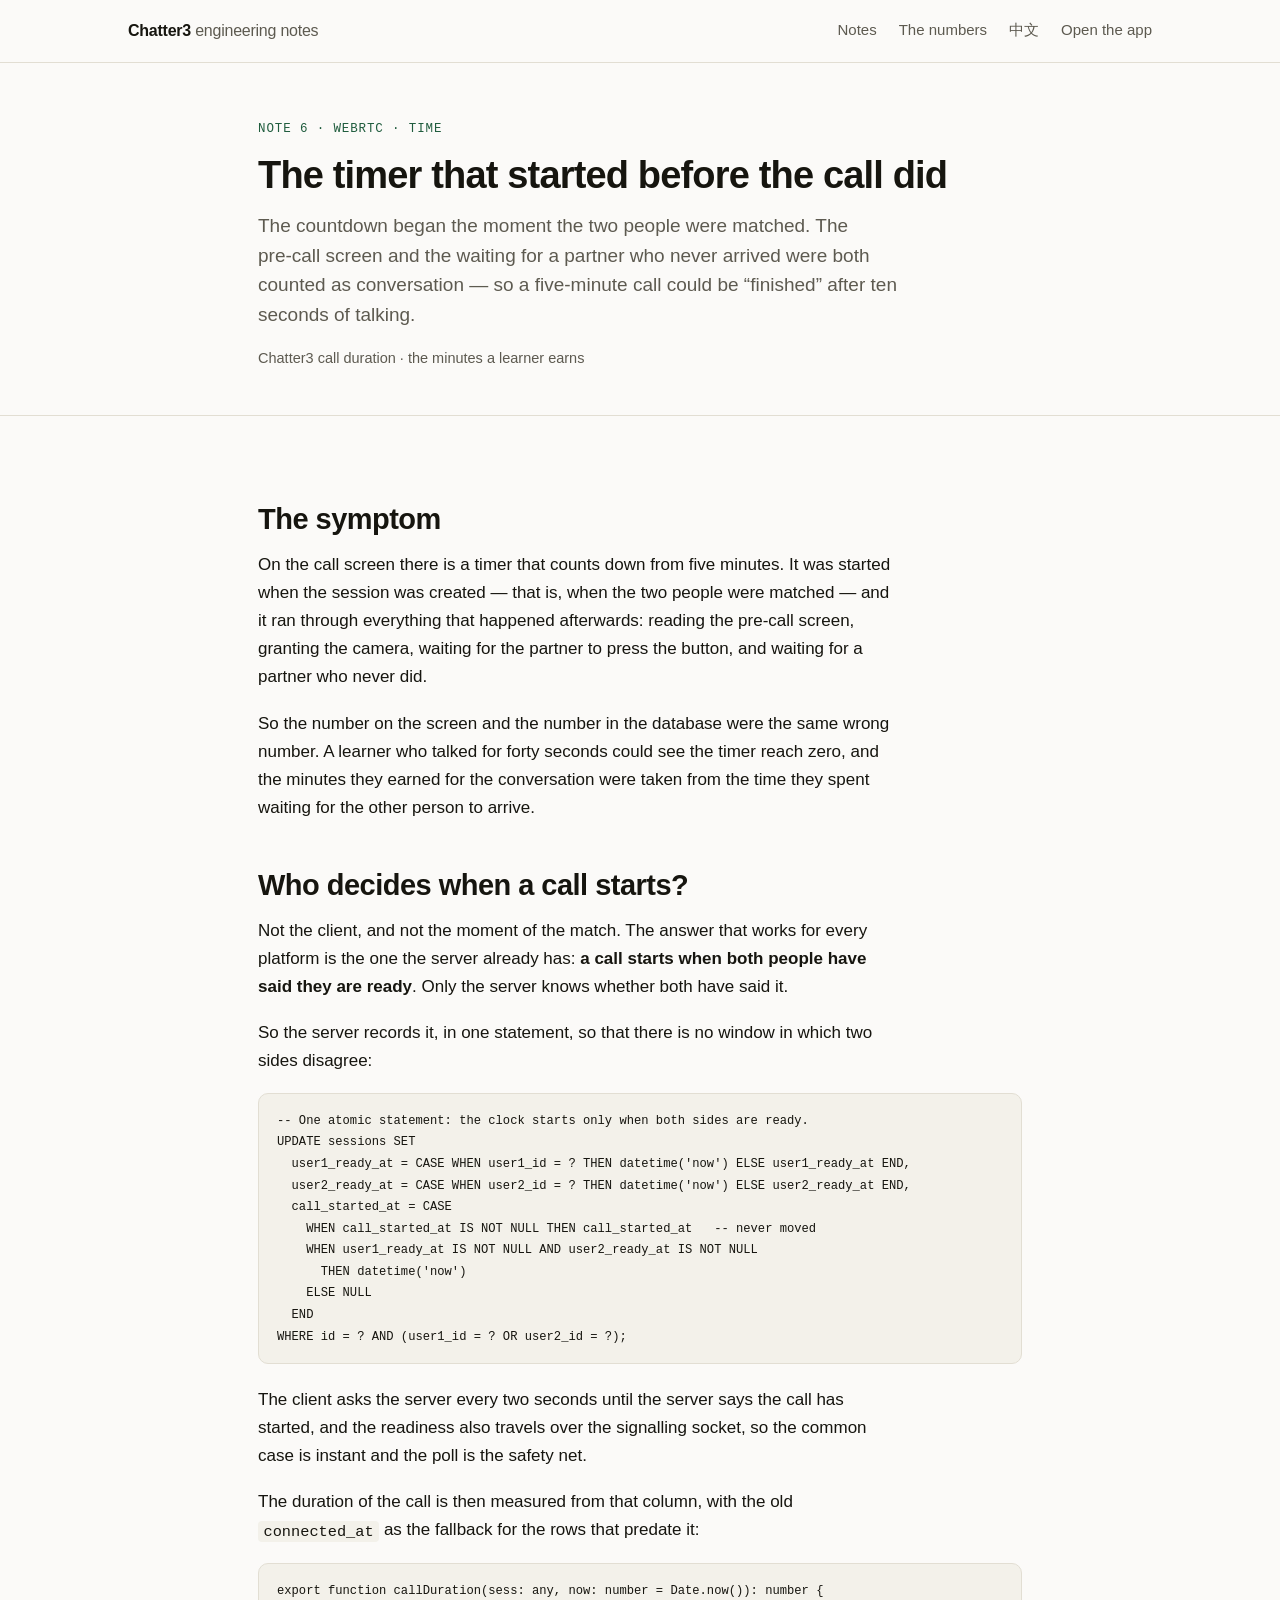
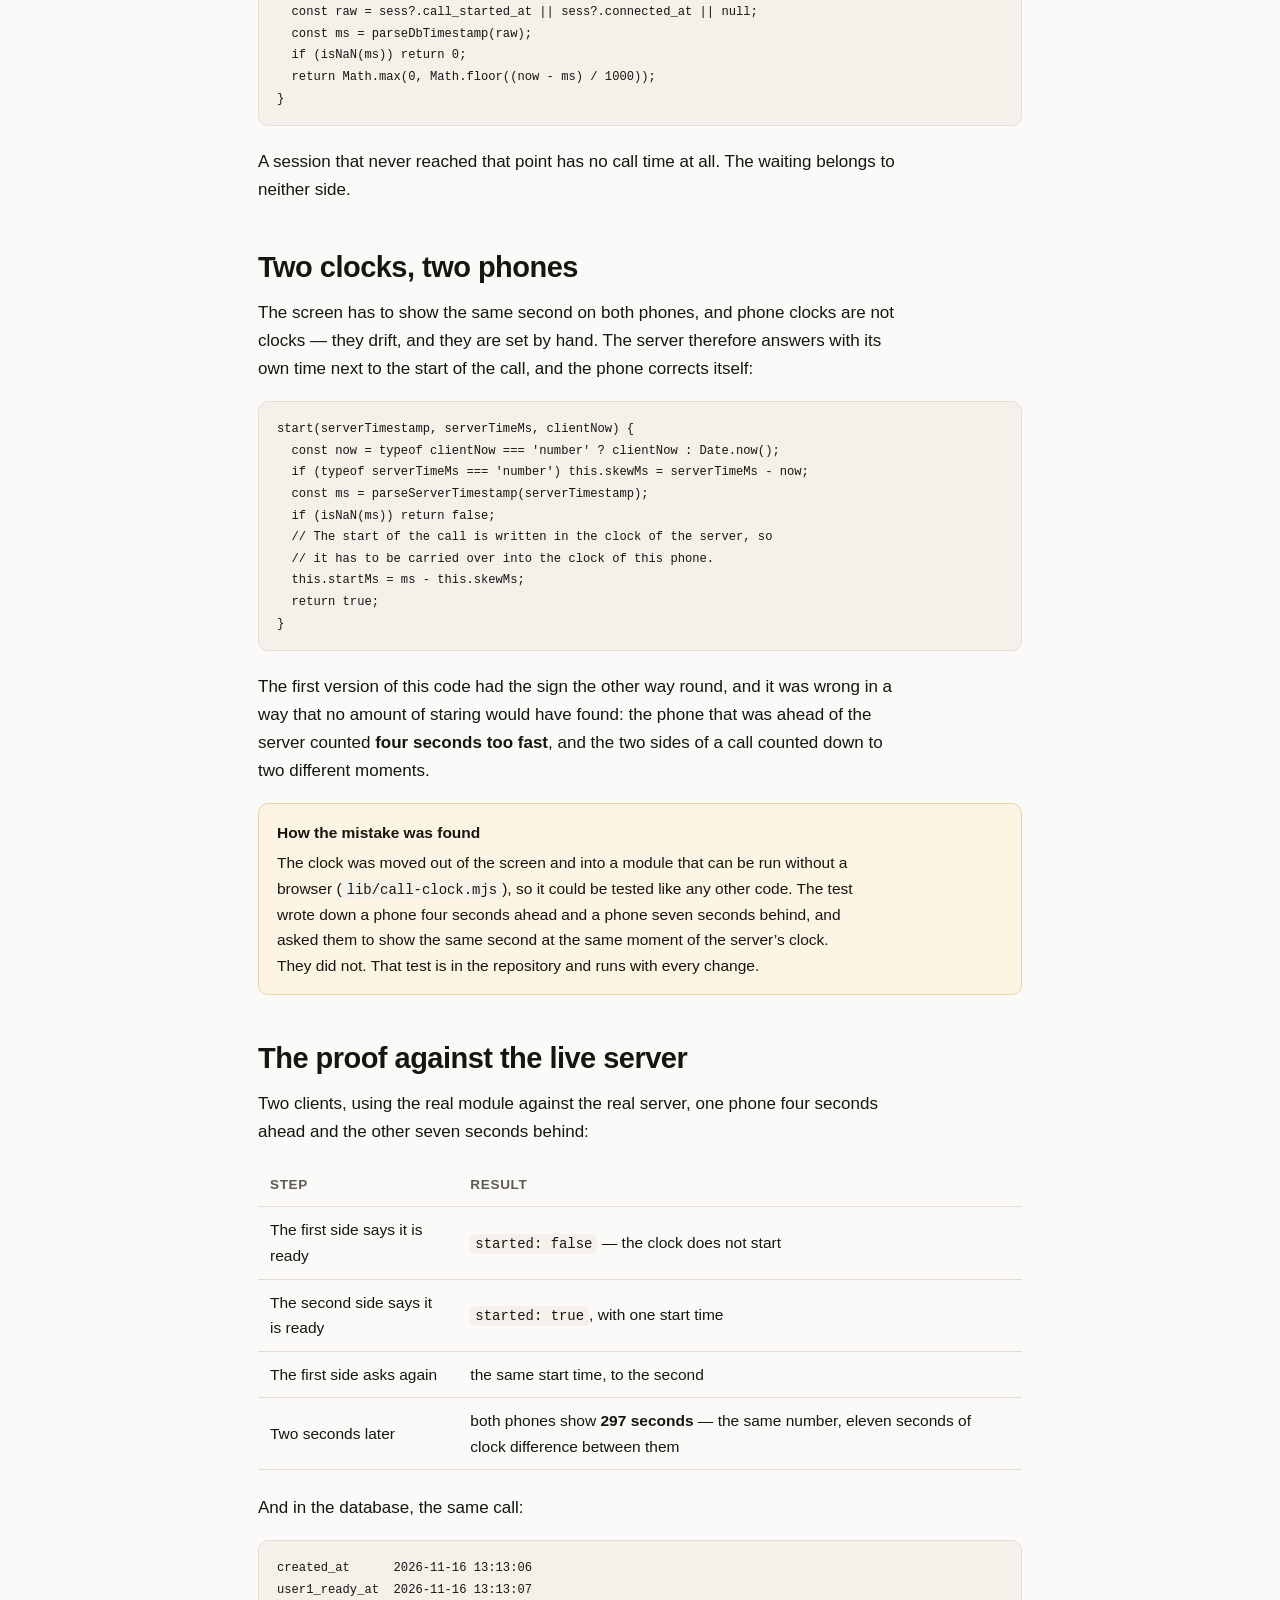
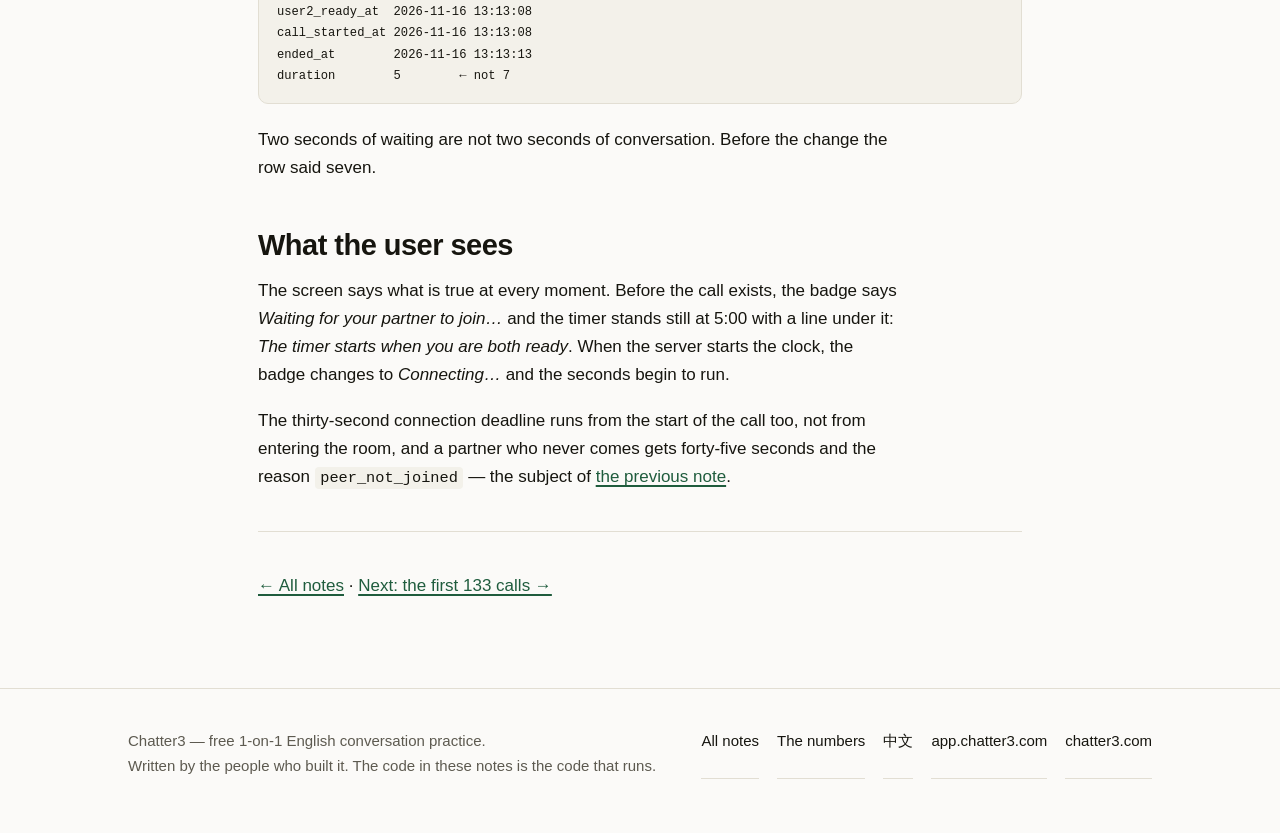
==== call-clock/index.html @ bf2b6c98 "Publish the engineering notes of Chatter3 The address https://chatter3-lab.github.io was in the allo" ====
<!doctype html>
<html lang="en" data-type="software" data-radius="soft" data-buttons="solid">
<head>
<meta charset="utf-8">
<meta name="viewport" content="width=device-width, initial-scale=1">
<title>The timer that started before the call did — Chatter3</title>
<meta name="description" content="A call countdown that began at the moment of the match counted the pre-call screen and the waiting as conversation. The fix: the server starts the clock when both sides are ready, and the two phones count down to the same second.">
<meta name="site-kind" content="software">
<meta name="page-type" content="software">
<link rel="canonical" href="https://chatter3-lab.github.io/call-clock/">
<meta property="og:title" content="The timer that started before the call did">
<meta property="og:description" content="Who decides when a call starts? The server, when both people are ready.">
<meta property="og:type" content="article">
<meta property="og:url" content="https://chatter3-lab.github.io/call-clock/">
<meta name="theme-color" content="#fbfaf8">
<link rel="stylesheet" href="/style.css">
<link rel="icon" href="/favicon.svg" type="image/svg+xml">
</head>
<body>
<a class="skip" href="#main">Skip to the text</a>

<header class="site-head">
  <div class="wrap">
    <a class="brand" href="/">Chatter3 <span>engineering notes</span></a>
    <nav class="nav">
      <a href="/#notes">Notes</a>
      <a href="/data/">The numbers</a>
      <a class="secondary" href="/zh/">中文</a>
      <a class="secondary" href="https://app.chatter3.com">Open the app</a>
    </nav>
  </div>
</header>

<main id="main">
  <div class="page-head">
    <div class="wrap wrap--narrow">
      <p class="kicker">Note 6 · WebRTC · Time</p>
      <h1>The timer that started before the call did</h1>
      <p class="lede">The countdown began the moment the two people were matched. The pre&#8209;call screen and the waiting for a partner who never arrived were both counted as conversation — so a five&#8209;minute call could be &#8220;finished&#8221; after ten seconds of talking.</p>
      <p class="meta">Chatter3 call duration · the minutes a learner earns</p>
    </div>
  </div>

  <article>
    <div class="wrap wrap--narrow">

      <h2>The symptom</h2>
      <p>On the call screen there is a timer that counts down from five minutes. It was started when the session was created — that is, when the two people were matched — and it ran through everything that happened afterwards: reading the pre&#8209;call screen, granting the camera, waiting for the partner to press the button, and waiting for a partner who never did.</p>
      <p>So the number on the screen and the number in the database were the same wrong number. A learner who talked for forty seconds could see the timer reach zero, and the minutes they earned for the conversation were taken from the time they spent waiting for the other person to arrive.</p>

      <h2>Who decides when a call starts?</h2>
      <p>Not the client, and not the moment of the match. The answer that works for every platform is the one the server already has: <strong>a call starts when both people have said they are ready</strong>. Only the server knows whether both have said it.</p>
      <p>So the server records it, in one statement, so that there is no window in which two sides disagree:</p>
      <pre><code>-- One atomic statement: the clock starts only when both sides are ready.
UPDATE sessions SET
  user1_ready_at = CASE WHEN user1_id = ? THEN datetime('now') ELSE user1_ready_at END,
  user2_ready_at = CASE WHEN user2_id = ? THEN datetime('now') ELSE user2_ready_at END,
  call_started_at = CASE
    WHEN call_started_at IS NOT NULL THEN call_started_at   -- never moved
    WHEN user1_ready_at IS NOT NULL AND user2_ready_at IS NOT NULL
      THEN datetime('now')
    ELSE NULL
  END
WHERE id = ? AND (user1_id = ? OR user2_id = ?);</code></pre>
      <p>The client asks the server every two seconds until the server says the call has started, and the readiness also travels over the signalling socket, so the common case is instant and the poll is the safety net.</p>
      <p>The duration of the call is then measured from that column, with the old <code>connected_at</code> as the fallback for the rows that predate it:</p>
      <pre><code>export function callDuration(sess: any, now: number = Date.now()): number {
  const raw = sess?.call_started_at || sess?.connected_at || null;
  const ms = parseDbTimestamp(raw);
  if (isNaN(ms)) return 0;
  return Math.max(0, Math.floor((now - ms) / 1000));
}</code></pre>
      <p>A session that never reached that point has no call time at all. The waiting belongs to neither side.</p>

      <h2>Two clocks, two phones</h2>
      <p>The screen has to show the same second on both phones, and phone clocks are not clocks — they drift, and they are set by hand. The server therefore answers with its own time next to the start of the call, and the phone corrects itself:</p>
      <pre><code>start(serverTimestamp, serverTimeMs, clientNow) {
  const now = typeof clientNow === 'number' ? clientNow : Date.now();
  if (typeof serverTimeMs === 'number') this.skewMs = serverTimeMs - now;
  const ms = parseServerTimestamp(serverTimestamp);
  if (isNaN(ms)) return false;
  // The start of the call is written in the clock of the server, so
  // it has to be carried over into the clock of this phone.
  this.startMs = ms - this.skewMs;
  return true;
}</code></pre>
      <p>The first version of this code had the sign the other way round, and it was wrong in a way that no amount of staring would have found: the phone that was ahead of the server counted <strong>four seconds too fast</strong>, and the two sides of a call counted down to two different moments.</p>

      <div class="callout">
        <b>How the mistake was found</b>
        <p>The clock was moved out of the screen and into a module that can be run without a browser (<code>lib/call-clock.mjs</code>), so it could be tested like any other code. The test wrote down a phone four seconds ahead and a phone seven seconds behind, and asked them to show the same second at the same moment of the server&#8217;s clock. They did not. That test is in the repository and runs with every change.</p>
      </div>

      <h2>The proof against the live server</h2>
      <p>Two clients, using the real module against the real server, one phone four seconds ahead and the other seven seconds behind:</p>
      <table>
        <thead><tr><th>Step</th><th>Result</th></tr></thead>
        <tbody>
          <tr><td>The first side says it is ready</td><td><code>started: false</code> — the clock does not start</td></tr>
          <tr><td>The second side says it is ready</td><td><code>started: true</code>, with one start time</td></tr>
          <tr><td>The first side asks again</td><td>the same start time, to the second</td></tr>
          <tr><td>Two seconds later</td><td>both phones show <strong>297 seconds</strong> — the same number, eleven seconds of clock difference between them</td></tr>
        </tbody>
      </table>
      <p>And in the database, the same call:</p>
      <pre><code>created_at      2026-11-16 13:13:06
user1_ready_at  2026-11-16 13:13:07
user2_ready_at  2026-11-16 13:13:08
call_started_at 2026-11-16 13:13:08
ended_at        2026-11-16 13:13:13
duration        5        ← not 7</code></pre>
      <p>Two seconds of waiting are not two seconds of conversation. Before the change the row said seven.</p>

      <h2>What the user sees</h2>
      <p>The screen says what is true at every moment. Before the call exists, the badge says <em>Waiting for your partner to join…</em> and the timer stands still at 5:00 with a line under it: <em>The timer starts when you are both ready</em>. When the server starts the clock, the badge changes to <em>Connecting…</em> and the seconds begin to run.</p>
      <p>The thirty&#8209;second connection deadline runs from the start of the call too, not from entering the room, and a partner who never comes gets forty&#8209;five seconds and the reason <code>peer_not_joined</code> — the subject of <a href="/peer-not-joined/">the previous note</a>.</p>

      <hr>
      <p><a href="/">← All notes</a> · <a href="/data/">Next: the first 133 calls →</a></p>
    </div>
  </article>
</main>

<footer class="site-foot">
  <div class="wrap">
    <div>
      Chatter3 — free 1-on-1 English conversation practice.<br>
      Written by the people who built it. The code in these notes is the code that runs.
    </div>
    <div class="foot-links">
      <a href="/">All notes</a>
      <a href="/data/">The numbers</a>
      <a href="/zh/">中文</a>
      <a href="https://app.chatter3.com">app.chatter3.com</a>
      <a href="https://chatter3.com">chatter3.com</a>
    </div>
  </div>
</footer>
</body>
</html>
---- style.css ----
/* Chatter3 engineering notes — one stylesheet for every page.
   No external fonts, no CDN, no analytics: the notes have to be readable
   from a phone in mainland China, where Google Fonts is not reachable. */

:root {
  --bg: #fbfaf8;
  --ink: #16150f;
  --muted: #5d5a50;
  --line: #e2ded3;
  --surface: #ffffff;
  --code-bg: #f3f1ea;
  --accent: #1f5c3d;
  --accent-ink: #ffffff;
  --warn-bg: #fdf4e3;
  --warn-line: #e8d4a4;
  --radius: 10px;
  --wrap: 1080px;
  --measure: 68ch;
  --mono: ui-monospace, SFMono-Regular, "SF Mono", Menlo, Consolas, "Liberation Mono", monospace;
  --sans: -apple-system, BlinkMacSystemFont, "Segoe UI", Roboto, "Helvetica Neue", Arial,
    "Noto Sans SC", "PingFang SC", "Microsoft YaHei", sans-serif;
}

* { box-sizing: border-box; }

html { -webkit-text-size-adjust: 100%; scroll-behavior: smooth; }

body {
  margin: 0;
  background: var(--bg);
  color: var(--ink);
  font-family: var(--sans);
  font-size: 17px;
  line-height: 1.65;
  text-rendering: optimizeLegibility;
}

.wrap { max-width: var(--wrap); margin: 0 auto; padding: 0 28px; }
.wrap--narrow { max-width: 820px; }

/* ---------------------------------------------------------------- nav */
.site-head {
  border-bottom: 1px solid var(--line);
  background: rgba(251, 250, 248, 0.92);
  position: sticky;
  top: 0;
  z-index: 10;
  backdrop-filter: saturate(1.4) blur(8px);
}
.site-head .wrap {
  display: flex;
  align-items: center;
  justify-content: space-between;
  gap: 24px;
  min-height: 62px;
}
.brand {
  font-weight: 680;
  letter-spacing: -0.015em;
  text-decoration: none;
  color: var(--ink);
  font-size: 16px;
  white-space: nowrap;
}
.brand span { color: var(--muted); font-weight: 500; }
.nav { display: flex; gap: 22px; align-items: center; }
.nav a {
  color: var(--muted);
  text-decoration: none;
  font-size: 15px;
  padding: 4px 0;
  border-bottom: 1.5px solid transparent;
  transition: color 0.18s ease, border-color 0.18s ease;
}
.nav a:hover { color: var(--ink); border-bottom-color: var(--accent); }
@media (max-width: 720px) { .nav a.secondary { display: none; } }

/* --------------------------------------------------------------- hero */
.hero { padding: 84px 0 72px; border-bottom: 1px solid var(--line); }
.hero h1 {
  margin: 0 0 18px;
  font-size: clamp(34px, 5.2vw, 56px);
  line-height: 1.08;
  letter-spacing: -0.028em;
  font-weight: 680;
  max-width: 19ch;
}
.hero p.lede {
  margin: 0 0 30px;
  font-size: clamp(18px, 2.2vw, 21px);
  line-height: 1.55;
  color: var(--muted);
  max-width: 58ch;
}
.hero .meta { display: flex; flex-wrap: wrap; gap: 10px 26px; color: var(--muted); font-size: 15px; }
.hero .meta b { color: var(--ink); font-weight: 600; }

[data-enter] { opacity: 0; transform: translateY(12px); }
[data-enter].in { opacity: 1; transform: none; transition: opacity 0.55s ease, transform 0.55s ease; }

/* ------------------------------------------------------------ buttons */
.btn {
  display: inline-flex;
  align-items: center;
  gap: 8px;
  background: var(--accent);
  color: var(--accent-ink);
  text-decoration: none;
  font-weight: 600;
  font-size: 16px;
  padding: 13px 22px;
  border-radius: var(--radius);
  border: 1px solid var(--accent);
  transition: transform 0.16s ease, box-shadow 0.16s ease, background 0.16s ease;
}
.btn:hover { transform: translateY(-2px); box-shadow: 0 8px 20px -10px rgba(31, 92, 61, 0.7); }
.btn:active { transform: translateY(0); }
.btn--quiet { background: transparent; color: var(--ink); border-color: var(--line); }
.btn--quiet:hover { border-color: var(--accent); box-shadow: none; }

/* -------------------------------------------------------------- notes */
.notes { padding: 64px 0 40px; }
.notes > .wrap > h2, .page-head h1 { margin: 0 0 8px; font-size: clamp(28px, 3.6vw, 38px); letter-spacing: -0.022em; line-height: 1.15; font-weight: 660; }
.section-note { margin: 0 0 34px; color: var(--muted); max-width: 62ch; }
.note-grid { display: grid; grid-template-columns: repeat(2, 1fr); gap: 18px; }
@media (max-width: 720px) { .note-grid { grid-template-columns: 1fr; } }

.note-card {
  display: block;
  background: var(--surface);
  border: 1px solid var(--line);
  border-radius: var(--radius);
  padding: 24px 24px 22px;
  text-decoration: none;
  color: inherit;
  transition: transform 0.18s ease, border-color 0.18s ease, box-shadow 0.18s ease;
}
.note-card:hover { transform: translateY(-2px); border-color: #cfc9ba; box-shadow: 0 12px 28px -20px rgba(22, 21, 15, 0.5); }
.note-card--wide { grid-column: 1 / -1; }
.note-card .kicker {
  font-family: var(--mono);
  font-size: 12.5px;
  letter-spacing: 0.06em;
  text-transform: uppercase;
  color: var(--accent);
  margin: 0 0 9px;
}
.note-card h3 { margin: 0 0 8px; font-size: 21px; line-height: 1.25; letter-spacing: -0.015em; font-weight: 640; }
.note-card p { margin: 0; color: var(--muted); font-size: 15.5px; line-height: 1.55; }

/* ------------------------------------------------------------- article */
.page-head { padding: 56px 0 30px; border-bottom: 1px solid var(--line); }
.page-head .kicker {
  font-family: var(--mono);
  font-size: 12.5px;
  letter-spacing: 0.07em;
  text-transform: uppercase;
  color: var(--accent);
  margin: 0 0 14px;
}
.page-head .lede { margin: 14px 0 0; font-size: 19px; line-height: 1.55; color: var(--muted); max-width: 62ch; }
.page-head .meta { margin-top: 18px; color: var(--muted); font-size: 14.5px; }

article { padding: 40px 0 70px; }
article h2 {
  margin: 46px 0 14px;
  font-size: clamp(23px, 2.6vw, 29px);
  letter-spacing: -0.018em;
  line-height: 1.2;
  font-weight: 650;
}
article h3 { margin: 32px 0 10px; font-size: 19px; font-weight: 640; letter-spacing: -0.01em; }
article p, article ul, article ol { max-width: var(--measure); }
article p { margin: 0 0 18px; }
article ul, article ol { margin: 0 0 20px; padding-left: 22px; }
article li { margin-bottom: 8px; }
article a { color: var(--accent); text-underline-offset: 3px; text-decoration-thickness: 1.5px; }
article a:hover { text-decoration-color: var(--ink); }
article strong { font-weight: 640; }
article hr { border: 0; border-top: 1px solid var(--line); margin: 40px 0; }

pre {
  background: var(--code-bg);
  border: 1px solid var(--line);
  border-radius: var(--radius);
  padding: 16px 18px;
  overflow-x: auto;
  font-family: var(--mono);
  font-size: 13.5px;
  line-height: 1.6;
  margin: 0 0 22px;
  max-width: 100%;
}
pre code { font-family: inherit; }
code {
  font-family: var(--mono);
  font-size: 0.9em;
  background: var(--code-bg);
  padding: 0.12em 0.36em;
  border-radius: 4px;
}
pre code { background: none; padding: 0; }

blockquote {
  margin: 0 0 22px;
  padding: 14px 18px;
  border-left: 3px solid var(--accent);
  background: var(--warn-bg);
  border-radius: 0 var(--radius) var(--radius) 0;
  color: #4a4536;
  font-size: 16px;
}
blockquote p:last-child { margin-bottom: 0; }

.callout {
  border: 1px solid var(--warn-line);
  background: var(--warn-bg);
  border-radius: var(--radius);
  padding: 16px 18px;
  margin: 0 0 22px;
  font-size: 15.5px;
}
.callout p:last-child { margin-bottom: 0; }
.callout b { display: block; margin-bottom: 4px; }

table { width: 100%; border-collapse: collapse; margin: 0 0 24px; font-size: 15.5px; }
th, td { text-align: left; padding: 10px 12px; border-bottom: 1px solid var(--line); }
th { font-weight: 640; font-size: 13.5px; text-transform: uppercase; letter-spacing: 0.05em; color: var(--muted); }
td.num, th.num { text-align: right; font-variant-numeric: tabular-nums; font-family: var(--mono); }

figure { margin: 0 0 26px; }
figcaption { font-size: 14px; color: var(--muted); margin-top: 8px; }

/* -------------------------------------------------------------- table */
.stats { display: grid; grid-template-columns: repeat(4, 1fr); gap: 14px; margin: 0 0 34px; }
@media (max-width: 820px) { .stats { grid-template-columns: repeat(2, 1fr); } }
@media (max-width: 420px) { .stats { grid-template-columns: 1fr; } }
.stat {
  background: var(--surface);
  border: 1px solid var(--line);
  border-radius: var(--radius);
  padding: 18px 18px 16px;
}
.stat .v { font-size: 30px; font-weight: 660; letter-spacing: -0.02em; line-height: 1.1; font-variant-numeric: tabular-nums; }
.stat .k { font-size: 13.5px; color: var(--muted); margin-top: 6px; line-height: 1.4; }

/* ------------------------------------------------------------- footer */
.site-foot { border-top: 1px solid var(--line); padding: 40px 0 54px; color: var(--muted); font-size: 15px; }
.site-foot .wrap { display: flex; flex-wrap: wrap; gap: 16px 40px; justify-content: space-between; }
.site-foot a { color: var(--ink); text-decoration: none; border-bottom: 1px solid var(--line); }
.site-foot a:hover { border-bottom-color: var(--accent); color: var(--accent); }
.foot-links { display: flex; flex-wrap: wrap; gap: 18px; }

.skip {
  position: absolute;
  left: -9999px;
  top: 0;
  background: var(--ink);
  color: #fff;
  padding: 10px 16px;
  z-index: 50;
  border-radius: 0 0 var(--radius) 0;
}
.skip:focus { left: 0; }

:focus-visible { outline: 2px solid var(--accent); outline-offset: 2px; }

@media (prefers-reduced-motion: reduce) {
  * { animation-duration: 0.001ms !important; transition-duration: 0.001ms !important; }
  [data-enter] { opacity: 1; transform: none; }
}
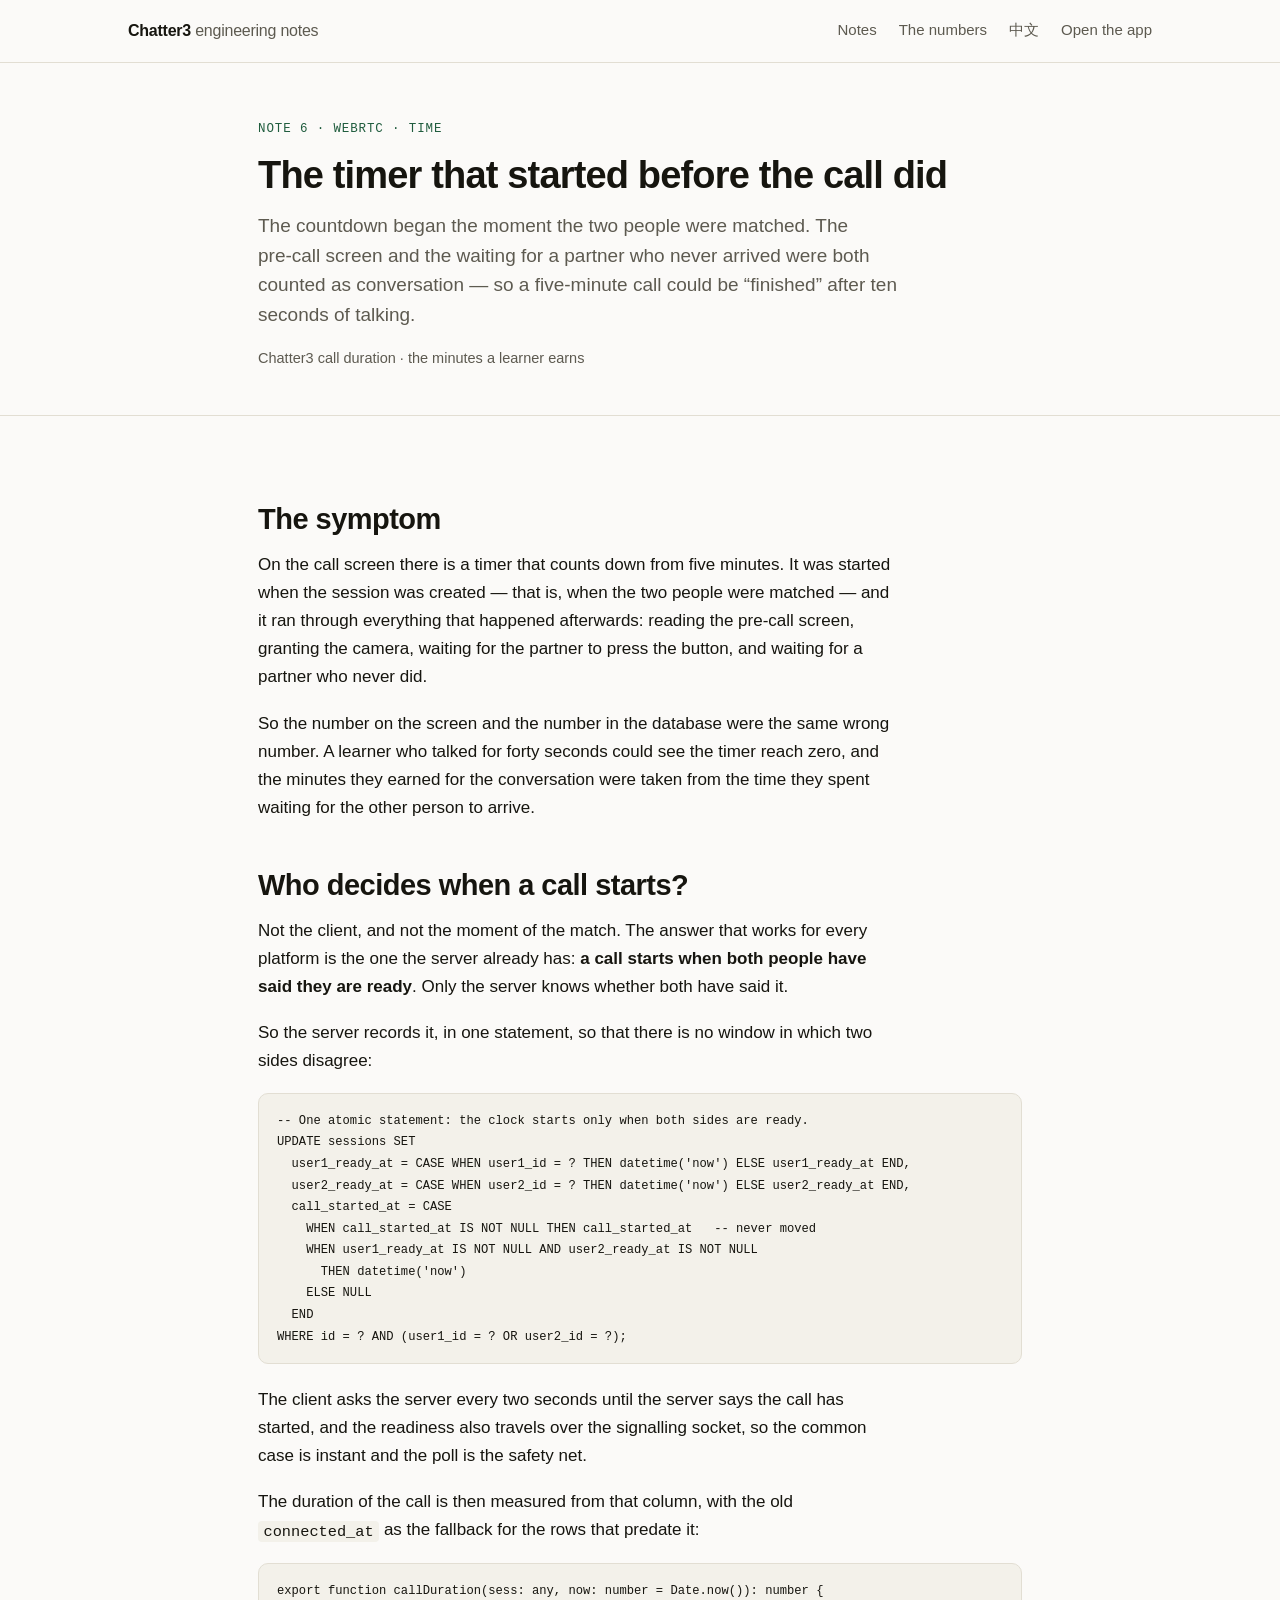
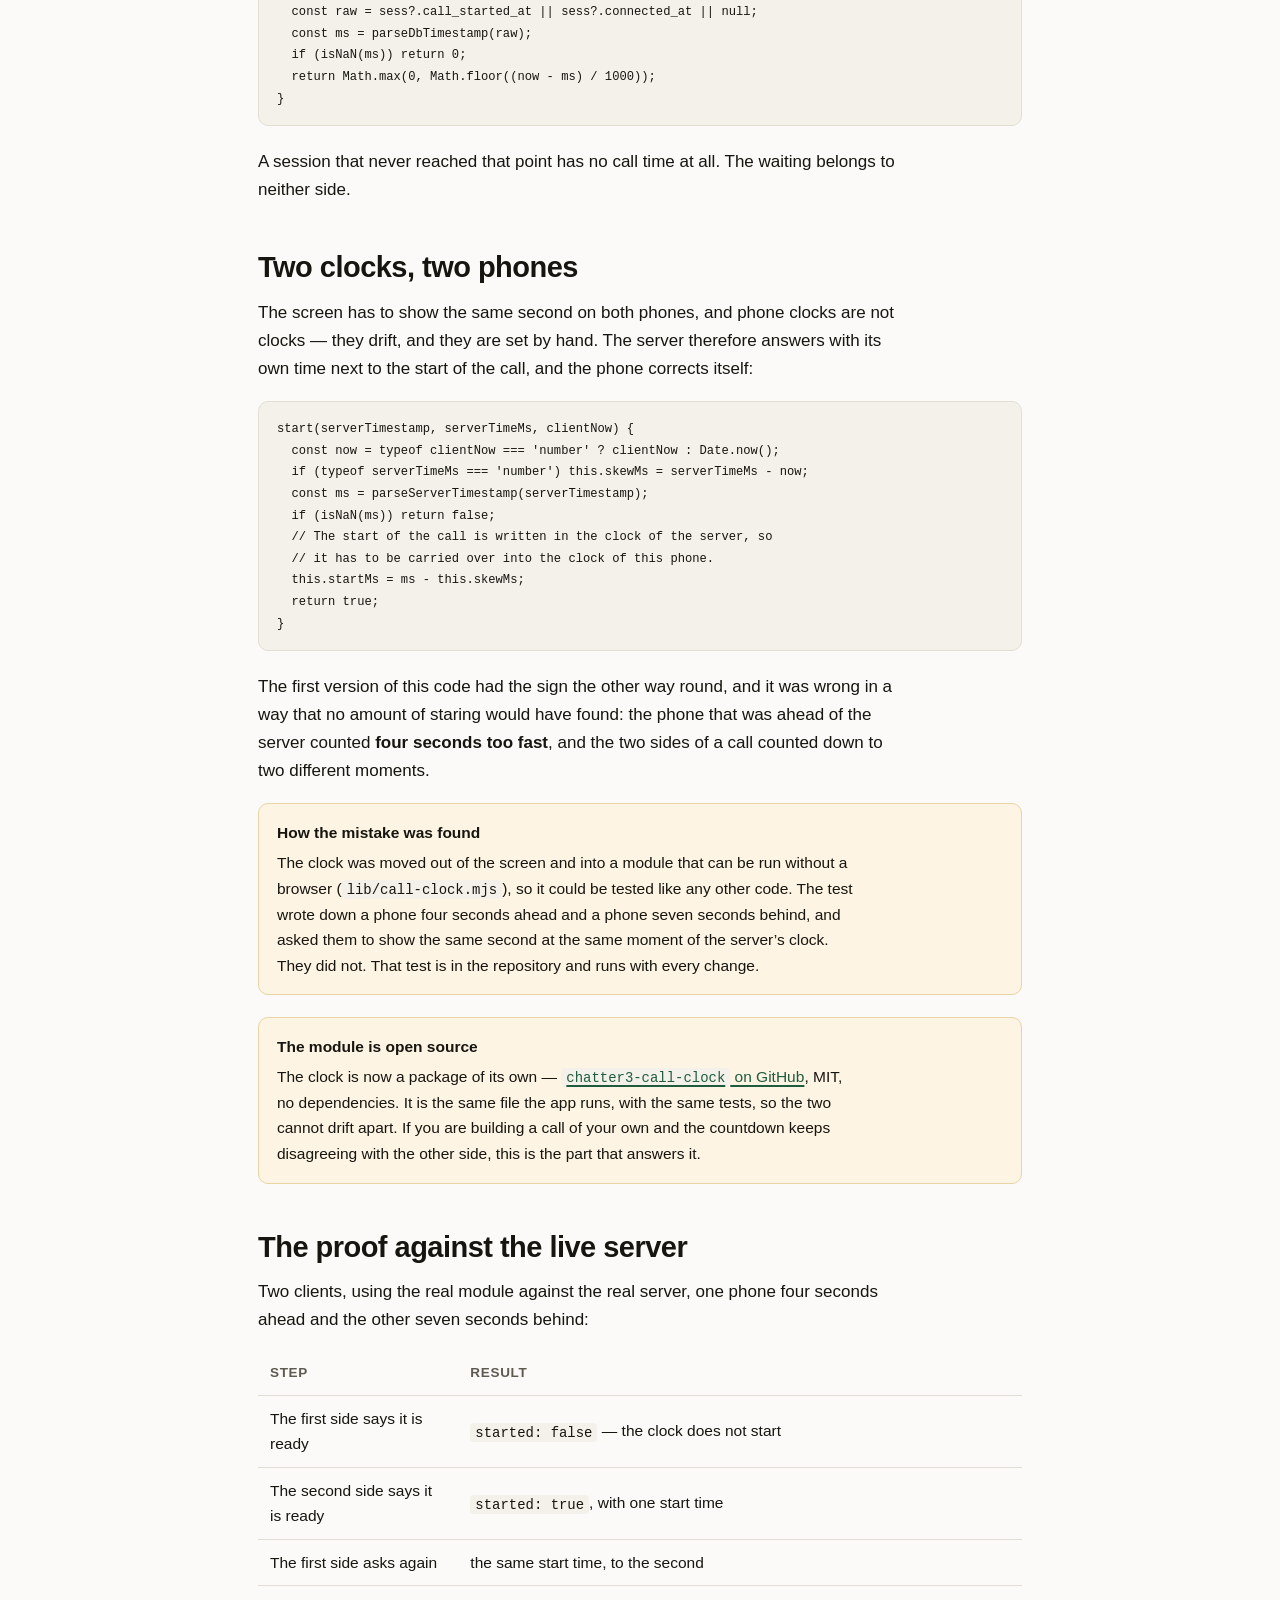
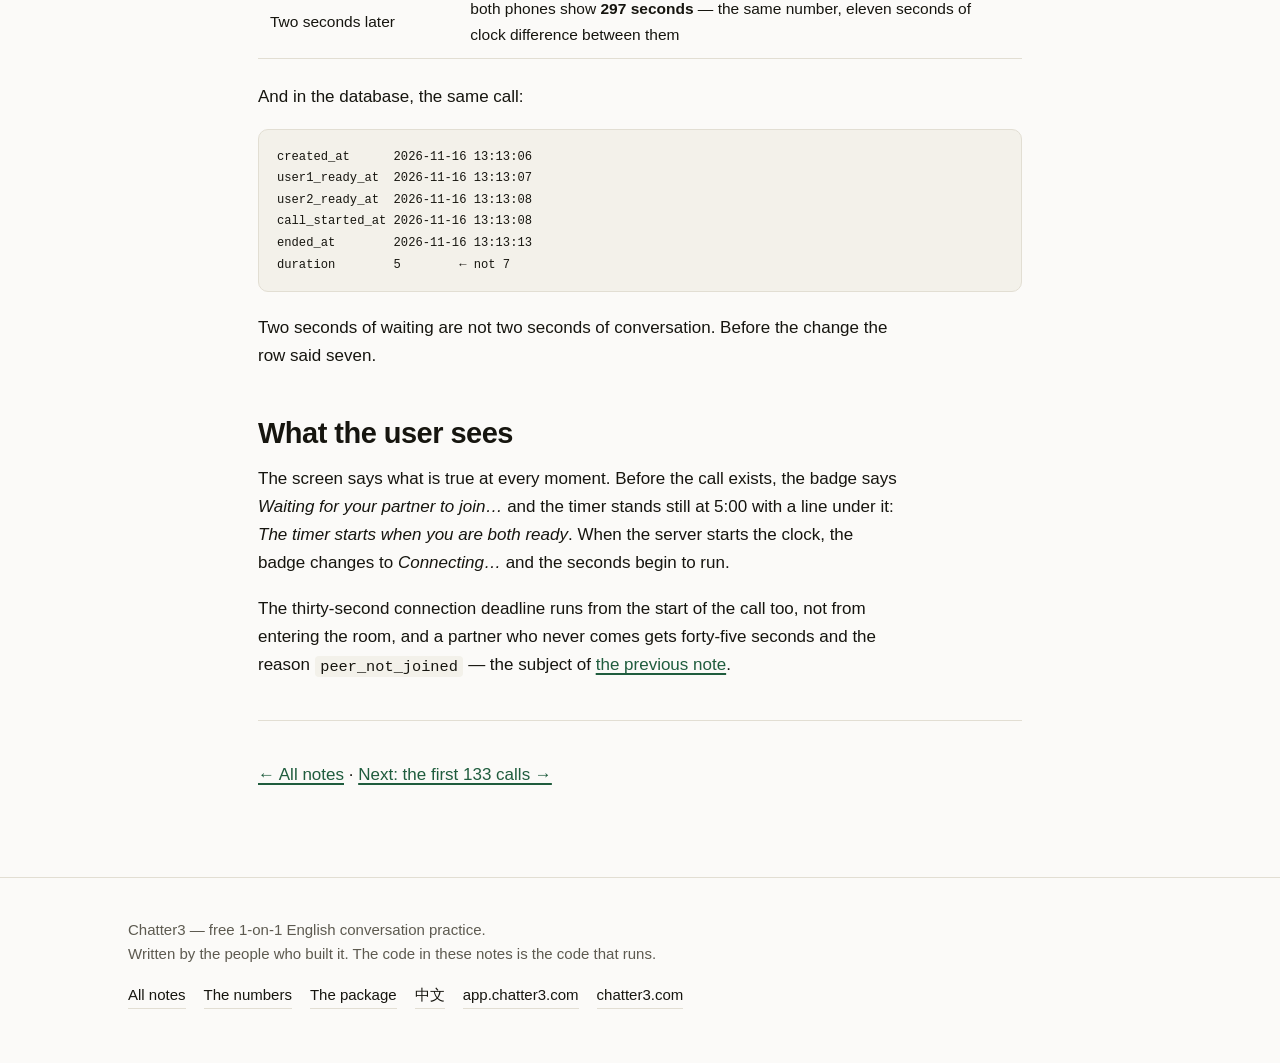
==== commit 4ce0ae9a: "feat(seo): the call clock is open source, and the notes point at it The clock of the call is publish" ====
--- a/call-clock/index.html
+++ b/call-clock/index.html
@@ -91,6 +91,11 @@
         <p>The clock was moved out of the screen and into a module that can be run without a browser (<code>lib/call-clock.mjs</code>), so it could be tested like any other code. The test wrote down a phone four seconds ahead and a phone seven seconds behind, and asked them to show the same second at the same moment of the server&#8217;s clock. They did not. That test is in the repository and runs with every change.</p>
       </div>
 
+      <div class="callout">
+        <b>The module is open source</b>
+        <p>The clock is now a package of its own — <a href="https://github.com/chatter3-lab/chatter3-call-clock"><code>chatter3-call-clock</code> on GitHub</a>, MIT, no dependencies. It is the same file the app runs, with the same tests, so the two cannot drift apart. If you are building a call of your own and the countdown keeps disagreeing with the other side, this is the part that answers it.</p>
+      </div>
+
       <h2>The proof against the live server</h2>
       <p>Two clients, using the real module against the real server, one phone four seconds ahead and the other seven seconds behind:</p>
       <table>
@@ -130,6 +135,7 @@
     <div class="foot-links">
       <a href="/">All notes</a>
       <a href="/data/">The numbers</a>
+      <a href="https://github.com/chatter3-lab/chatter3-call-clock">The package</a>
       <a href="/zh/">中文</a>
       <a href="https://app.chatter3.com">app.chatter3.com</a>
       <a href="https://chatter3.com">chatter3.com</a>
--- a/style.css
+++ b/style.css
@@ -69,11 +69,12 @@
   text-decoration: none;
   font-size: 15px;
   padding: 4px 0;
+  white-space: nowrap;
   border-bottom: 1.5px solid transparent;
   transition: color 0.18s ease, border-color 0.18s ease;
 }
 .nav a:hover { color: var(--ink); border-bottom-color: var(--accent); }
-@media (max-width: 720px) { .nav a.secondary { display: none; } }
+@media (max-width: 720px) { .nav a.secondary { display: none; } .nav { gap: 16px; } .nav a { font-size: 14px; } }
 
 /* --------------------------------------------------------------- hero */
 .hero { padding: 84px 0 72px; border-bottom: 1px solid var(--line); }
@@ -92,11 +93,16 @@
   color: var(--muted);
   max-width: 58ch;
 }
-.hero .meta { display: flex; flex-wrap: wrap; gap: 10px 26px; color: var(--muted); font-size: 15px; }
+.hero .meta { display: flex; flex-wrap: wrap; gap: 6px 18px; color: var(--muted); font-size: 15px; }
 .hero .meta b { color: var(--ink); font-weight: 600; }
-
-[data-enter] { opacity: 0; transform: translateY(12px); }
-[data-enter].in { opacity: 1; transform: none; transition: opacity 0.55s ease, transform 0.55s ease; }
+.hero .meta span:not(:last-child)::after { content: "·"; margin-left: 18px; color: #b9b3a4; }
+
+/* The hero enters once, but only when the browser can run the script that
+   animates it. The text is never faded and never invisible: it settles
+   into place, so a crawler, a printer and a screenshot all read the same
+   page as the reader does. */
+.js [data-enter] { transform: translateY(12px); }
+.js [data-enter].in { transform: none; transition: transform 0.5s ease; }
 
 /* ------------------------------------------------------------ buttons */
 .btn {
@@ -267,5 +273,5 @@
 
 @media (prefers-reduced-motion: reduce) {
   * { animation-duration: 0.001ms !important; transition-duration: 0.001ms !important; }
-  [data-enter] { opacity: 1; transform: none; }
-}
+  .js [data-enter] { transform: none; }
+}
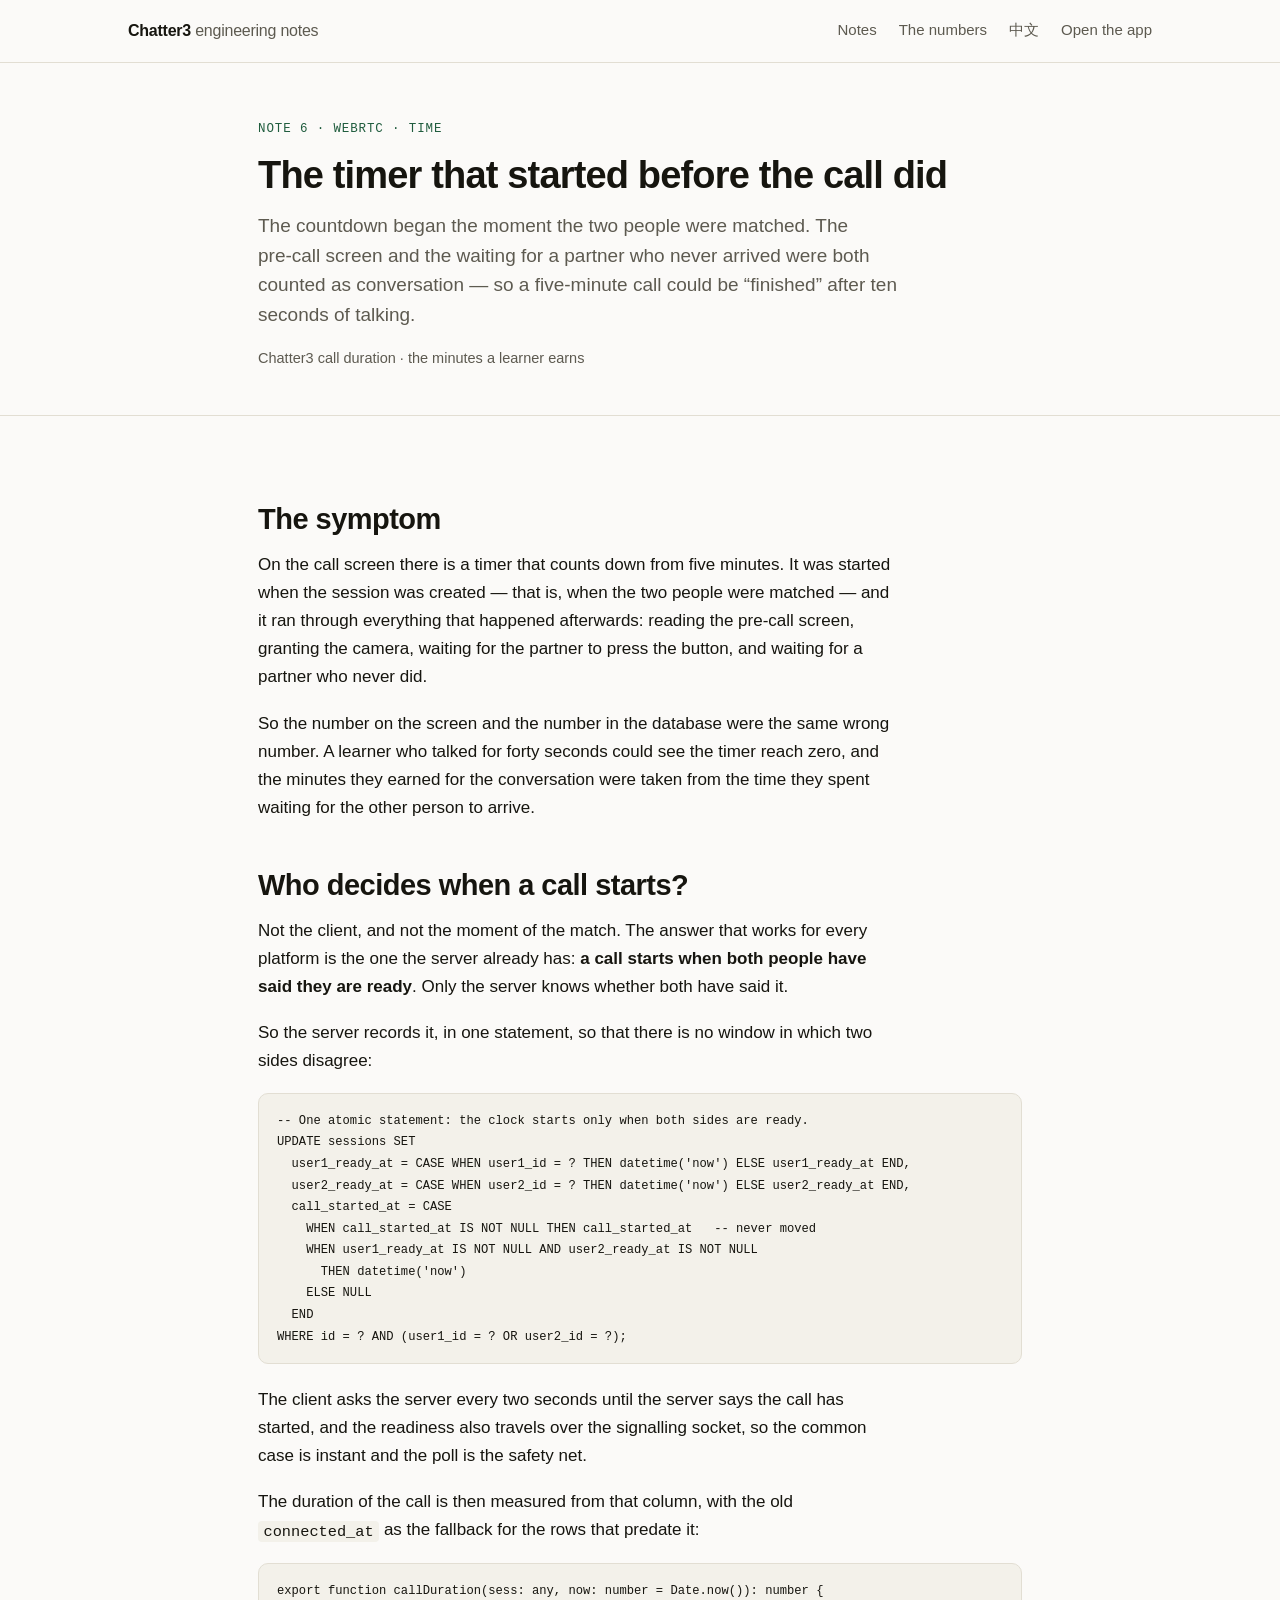
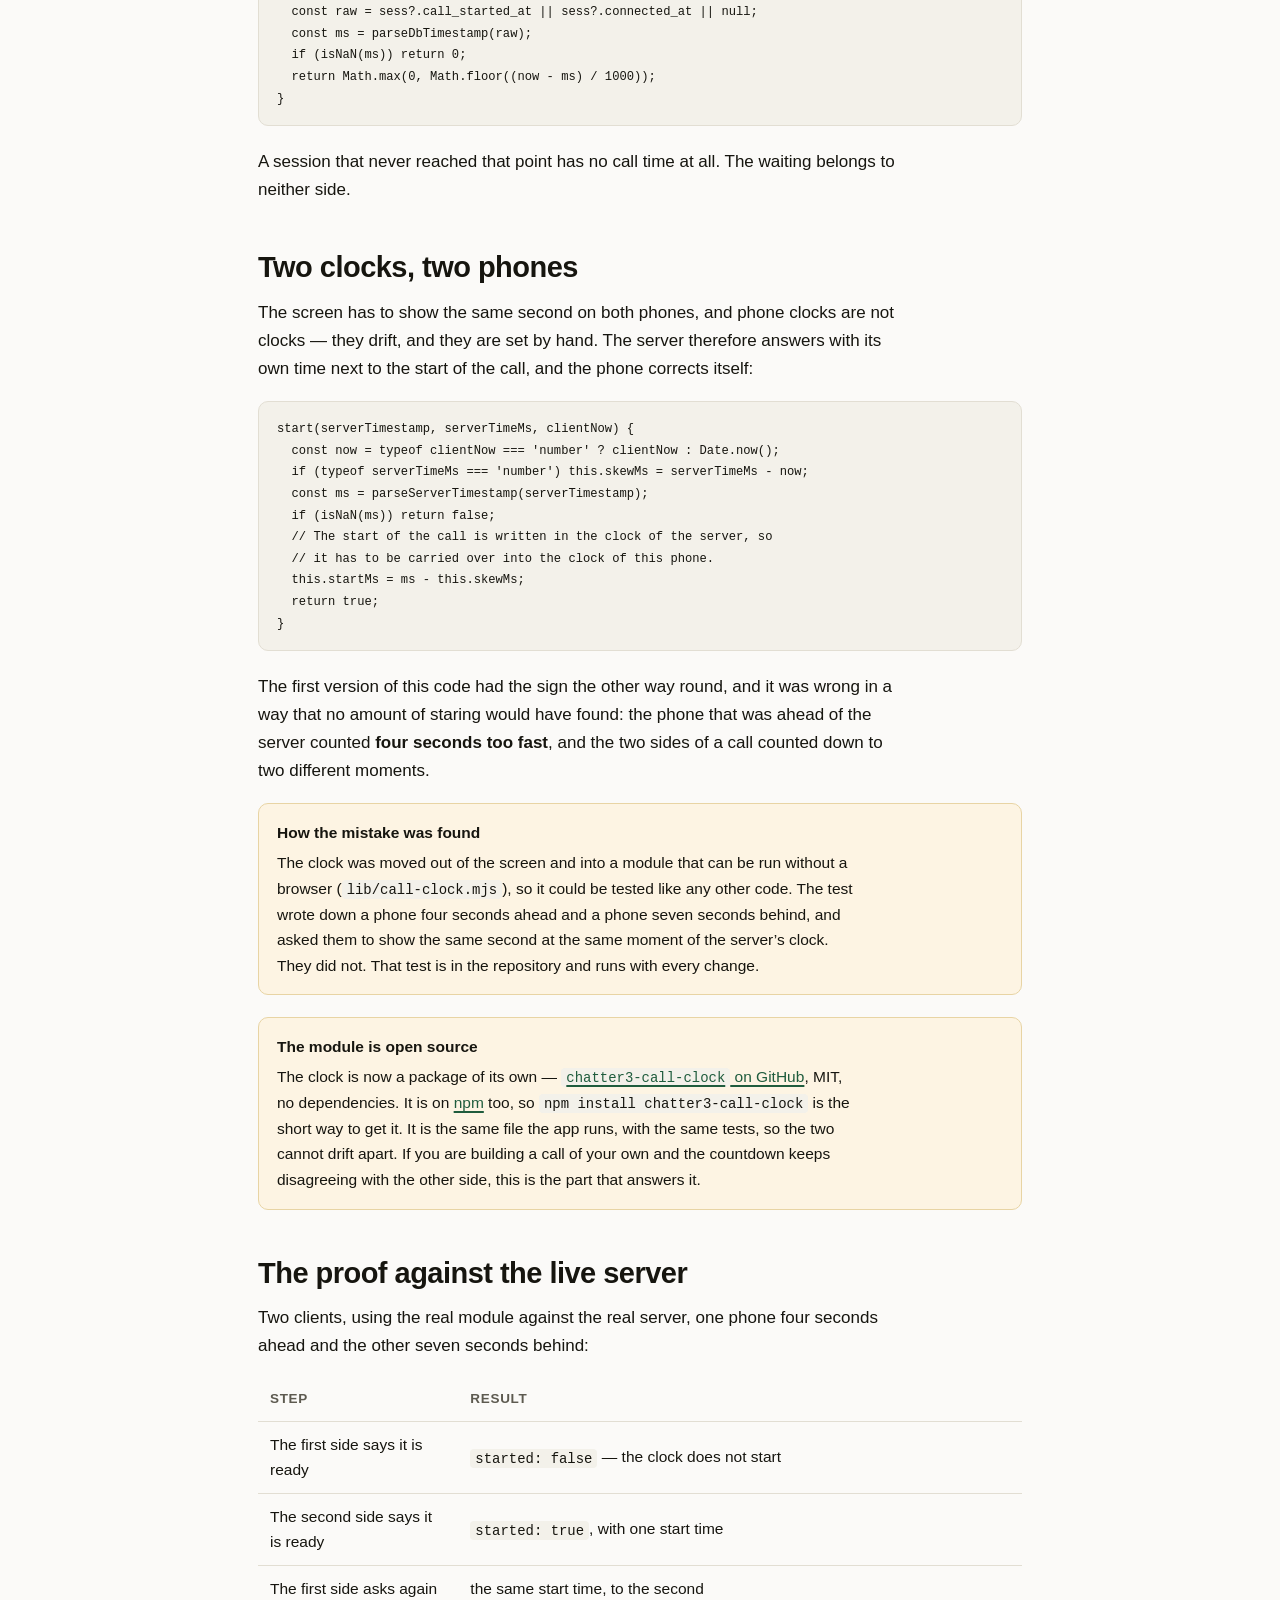
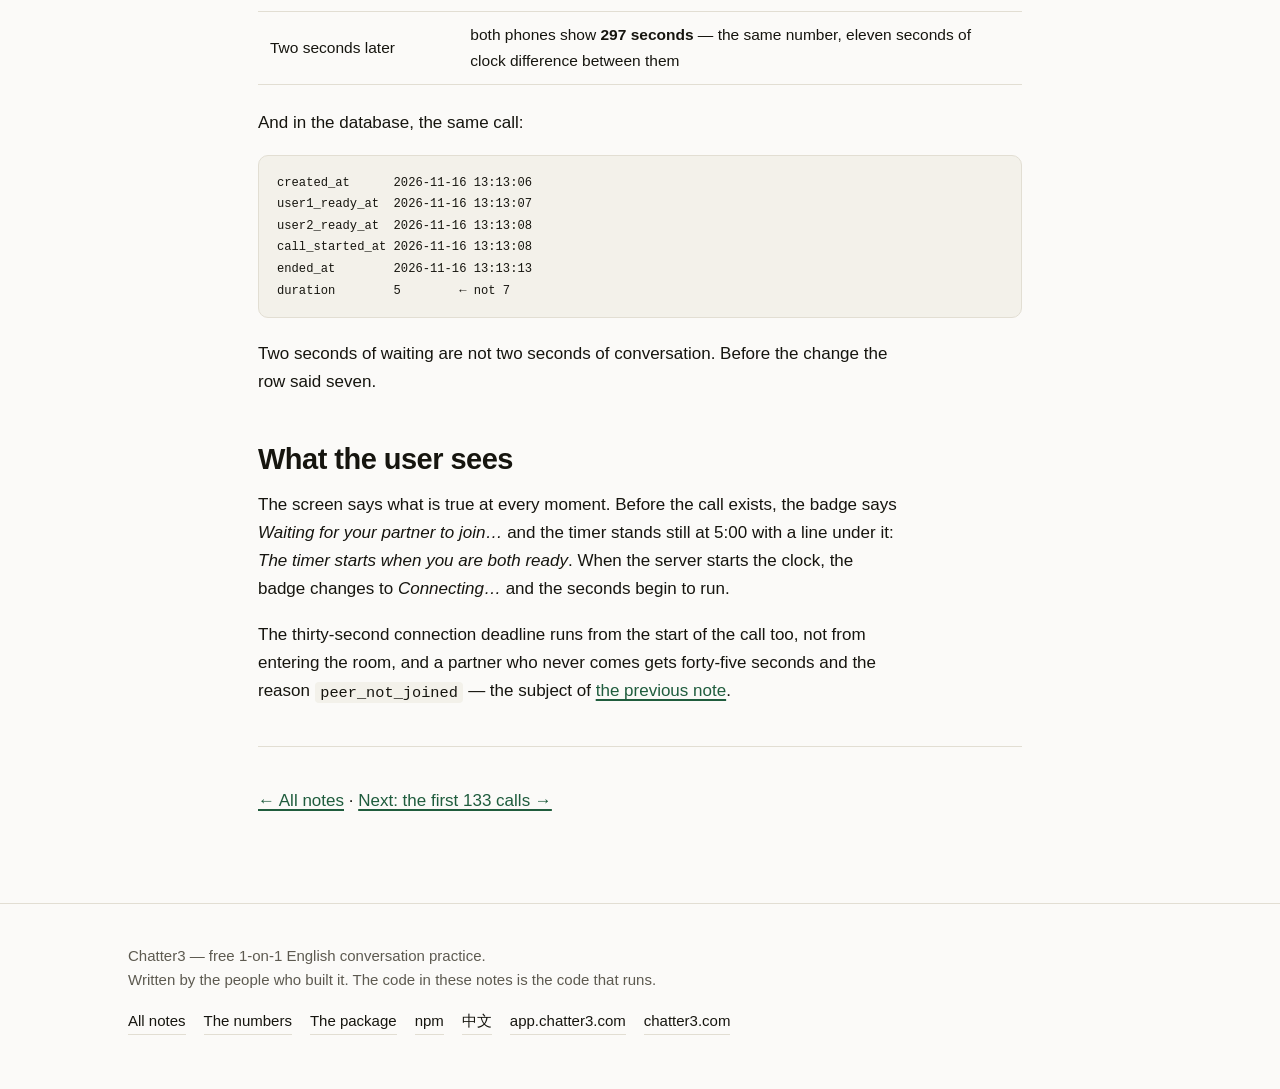
==== commit 9b9d32d3: "feat(seo): the notes point at every place they are published The story is now in five places, and th" ====
--- a/call-clock/index.html
+++ b/call-clock/index.html
@@ -93,7 +93,7 @@
 
       <div class="callout">
         <b>The module is open source</b>
-        <p>The clock is now a package of its own — <a href="https://github.com/chatter3-lab/chatter3-call-clock"><code>chatter3-call-clock</code> on GitHub</a>, MIT, no dependencies. It is the same file the app runs, with the same tests, so the two cannot drift apart. If you are building a call of your own and the countdown keeps disagreeing with the other side, this is the part that answers it.</p>
+        <p>The clock is now a package of its own — <a href="https://github.com/chatter3-lab/chatter3-call-clock"><code>chatter3-call-clock</code> on GitHub</a>, MIT, no dependencies. It is on <a href="https://www.npmjs.com/package/chatter3-call-clock">npm</a> too, so <code>npm install chatter3-call-clock</code> is the short way to get it. It is the same file the app runs, with the same tests, so the two cannot drift apart. If you are building a call of your own and the countdown keeps disagreeing with the other side, this is the part that answers it.</p>
       </div>
 
       <h2>The proof against the live server</h2>
@@ -136,6 +136,7 @@
       <a href="/">All notes</a>
       <a href="/data/">The numbers</a>
       <a href="https://github.com/chatter3-lab/chatter3-call-clock">The package</a>
+      <a href="https://www.npmjs.com/package/chatter3-call-clock">npm</a>
       <a href="/zh/">中文</a>
       <a href="https://app.chatter3.com">app.chatter3.com</a>
       <a href="https://chatter3.com">chatter3.com</a>
--- a/style.css
+++ b/style.css
@@ -257,6 +257,16 @@
 .site-foot a:hover { border-bottom-color: var(--accent); color: var(--accent); }
 .foot-links { display: flex; flex-wrap: wrap; gap: 18px; }
 
+/* Where the notes are published: a row of quiet links. */
+.pub-links { display: flex; flex-wrap: wrap; gap: 10px 18px; margin: 0; }
+.pub-links a {
+  color: var(--ink);
+  text-decoration: none;
+  border-bottom: 1px solid var(--line);
+  padding-bottom: 1px;
+}
+.pub-links a:hover { border-bottom-color: var(--accent); color: var(--accent); }
+
 .skip {
   position: absolute;
   left: -9999px;
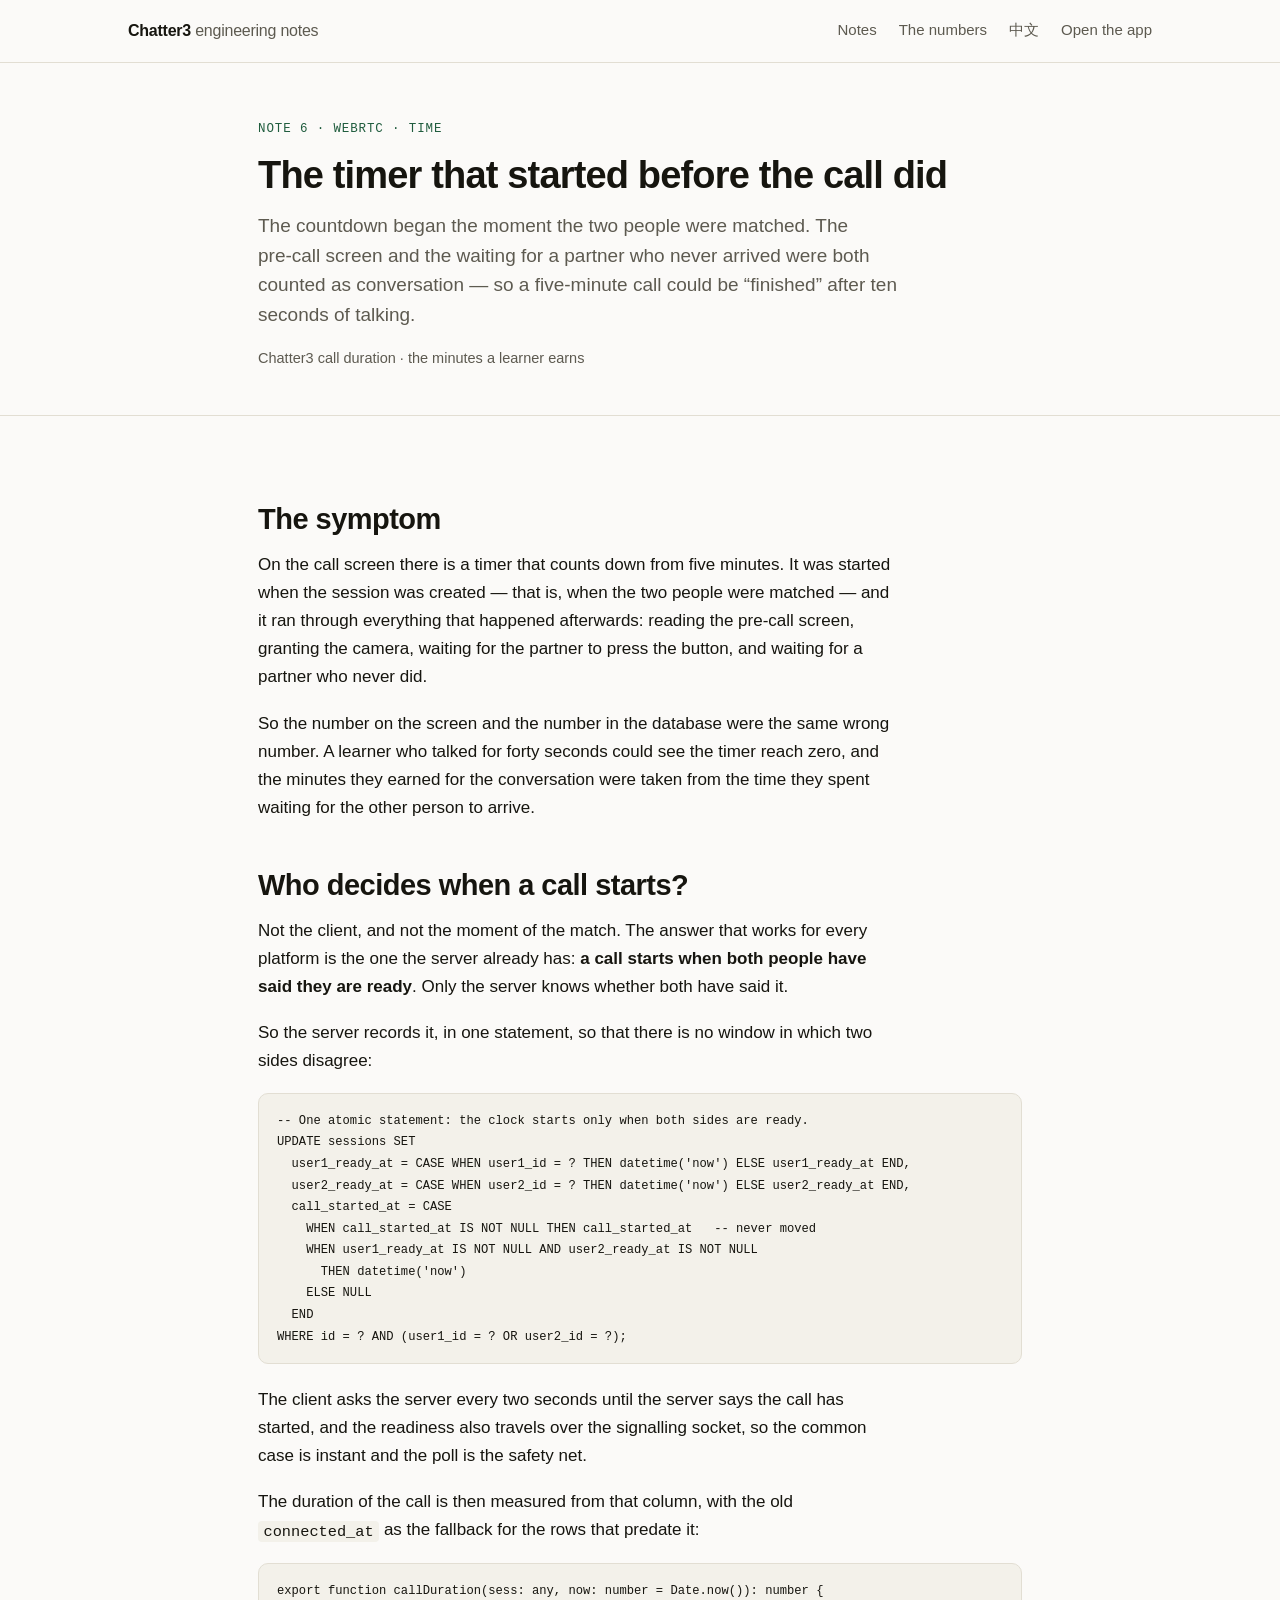
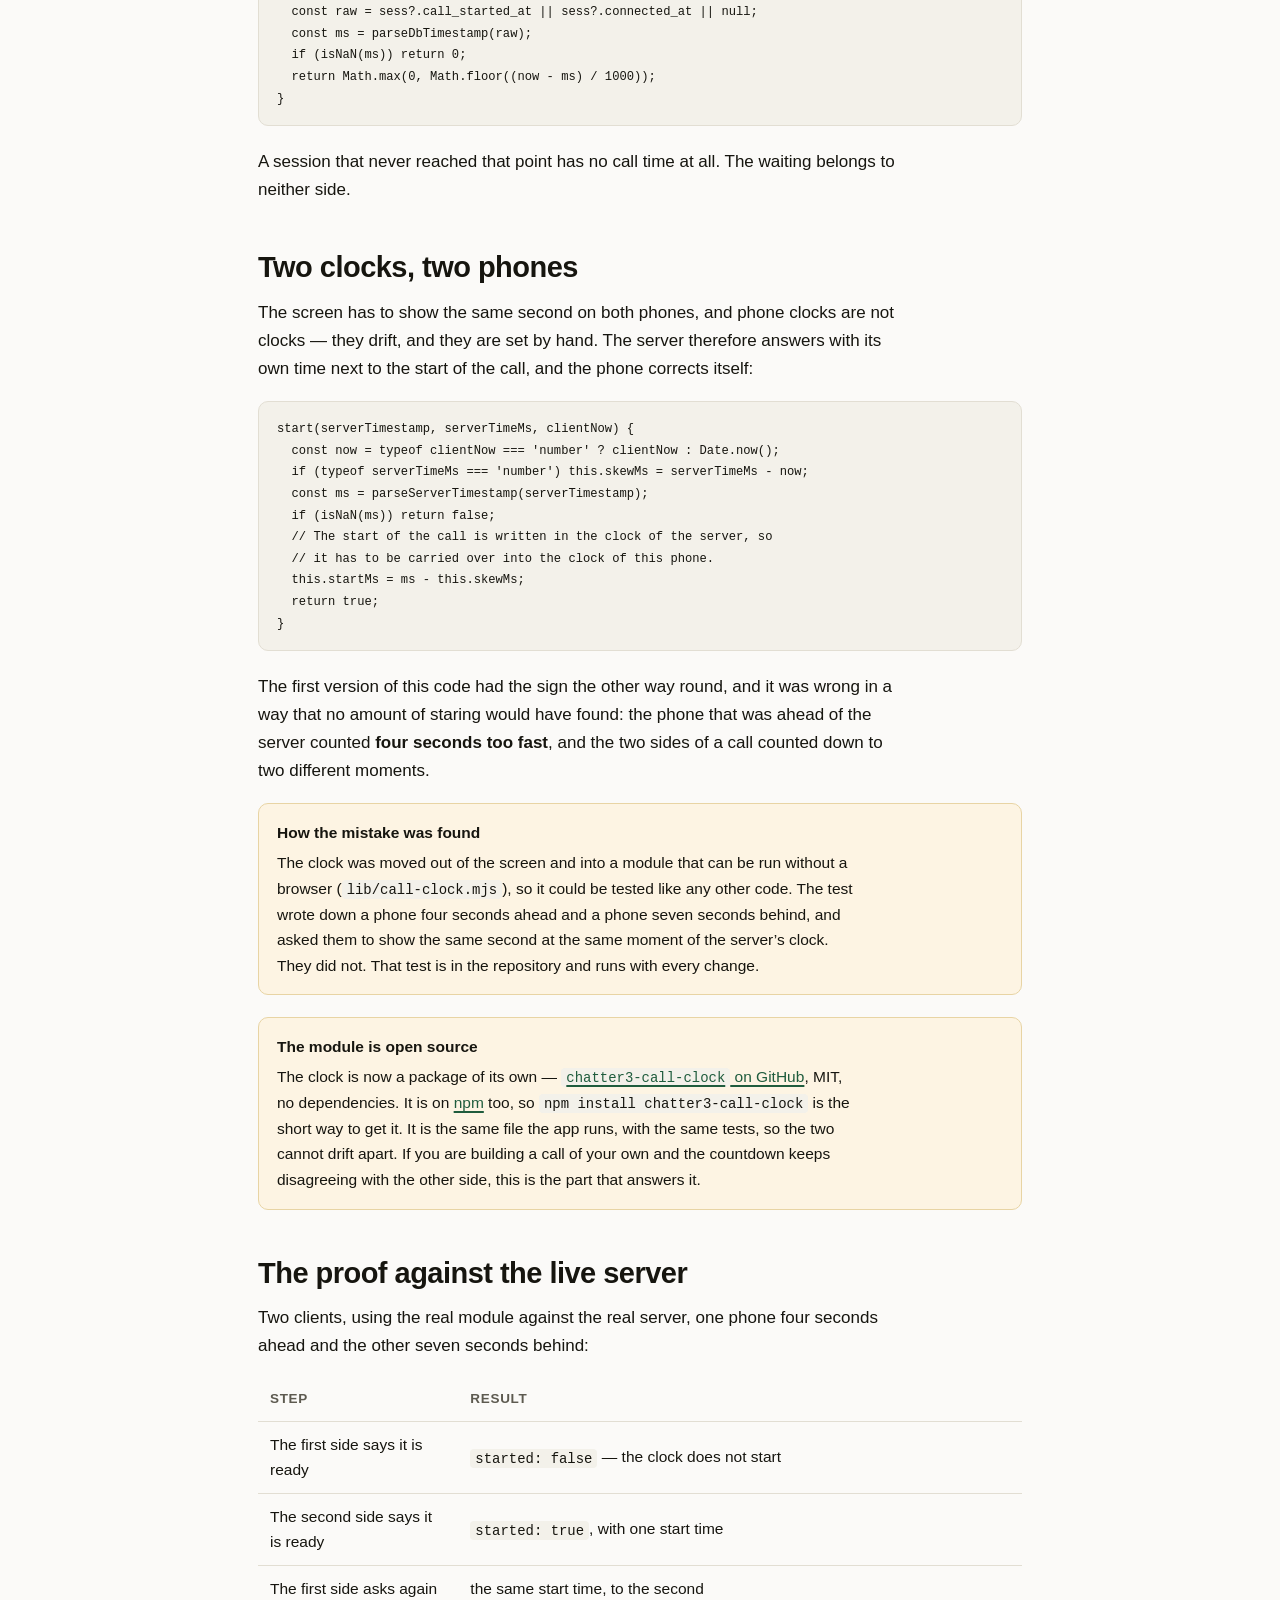
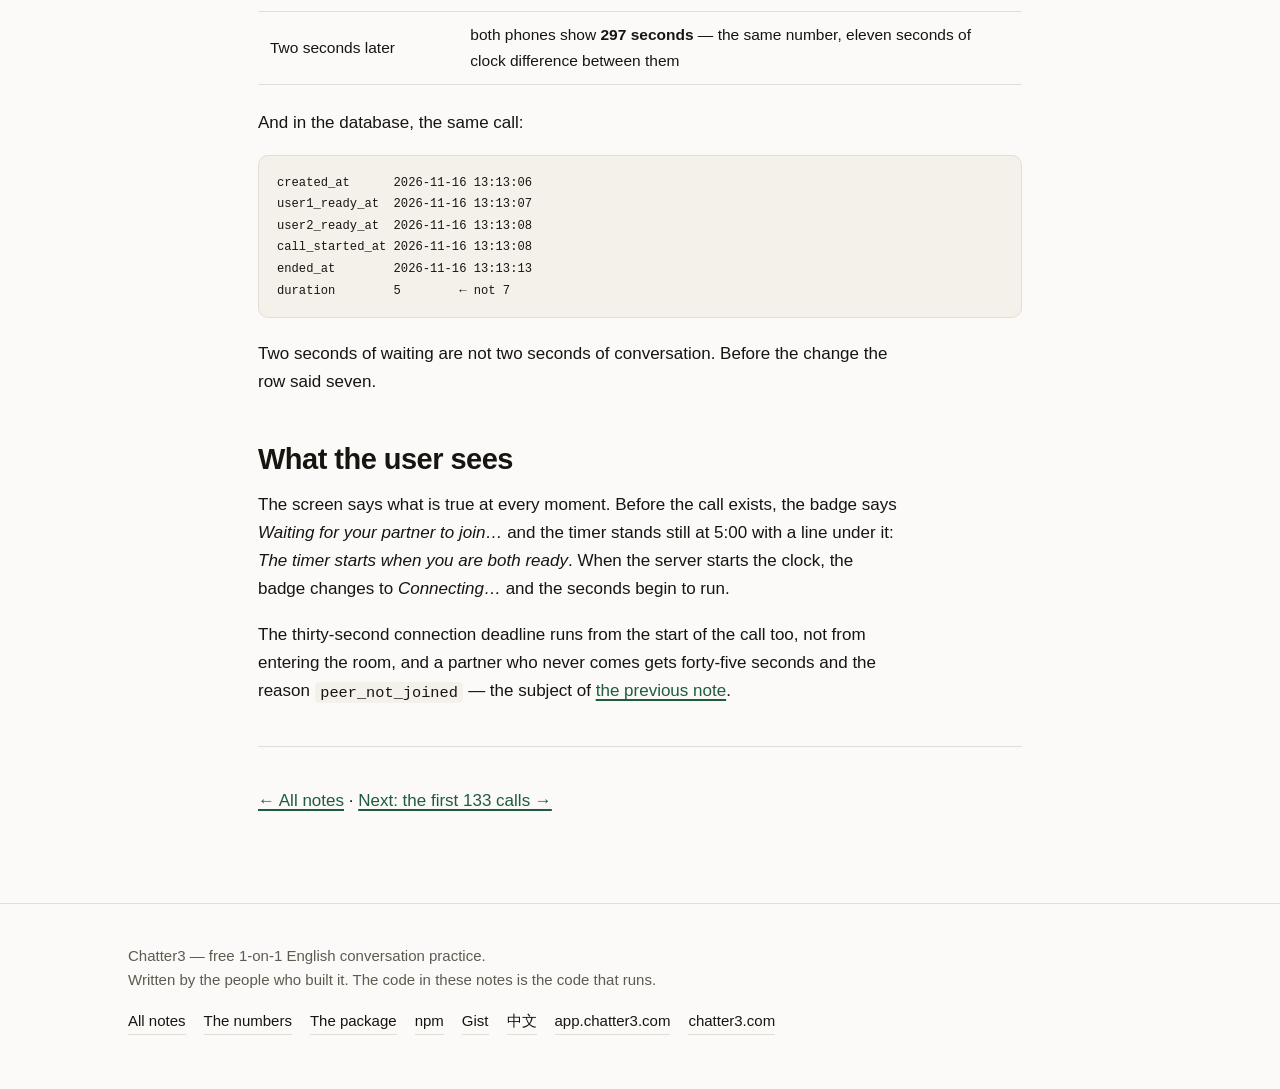
==== commit f7aca2f5: "feat(seo): the notes point at Tumblr and at the gist as well Tumblr is a live blog now - @chatter3-l" ====
--- a/call-clock/index.html
+++ b/call-clock/index.html
@@ -137,6 +137,7 @@
       <a href="/data/">The numbers</a>
       <a href="https://github.com/chatter3-lab/chatter3-call-clock">The package</a>
       <a href="https://www.npmjs.com/package/chatter3-call-clock">npm</a>
+      <a href="https://gist.github.com/rkj-c3/0881f4837f5694165c9cd8d26cff5bd1">Gist</a>
       <a href="/zh/">中文</a>
       <a href="https://app.chatter3.com">app.chatter3.com</a>
       <a href="https://chatter3.com">chatter3.com</a>
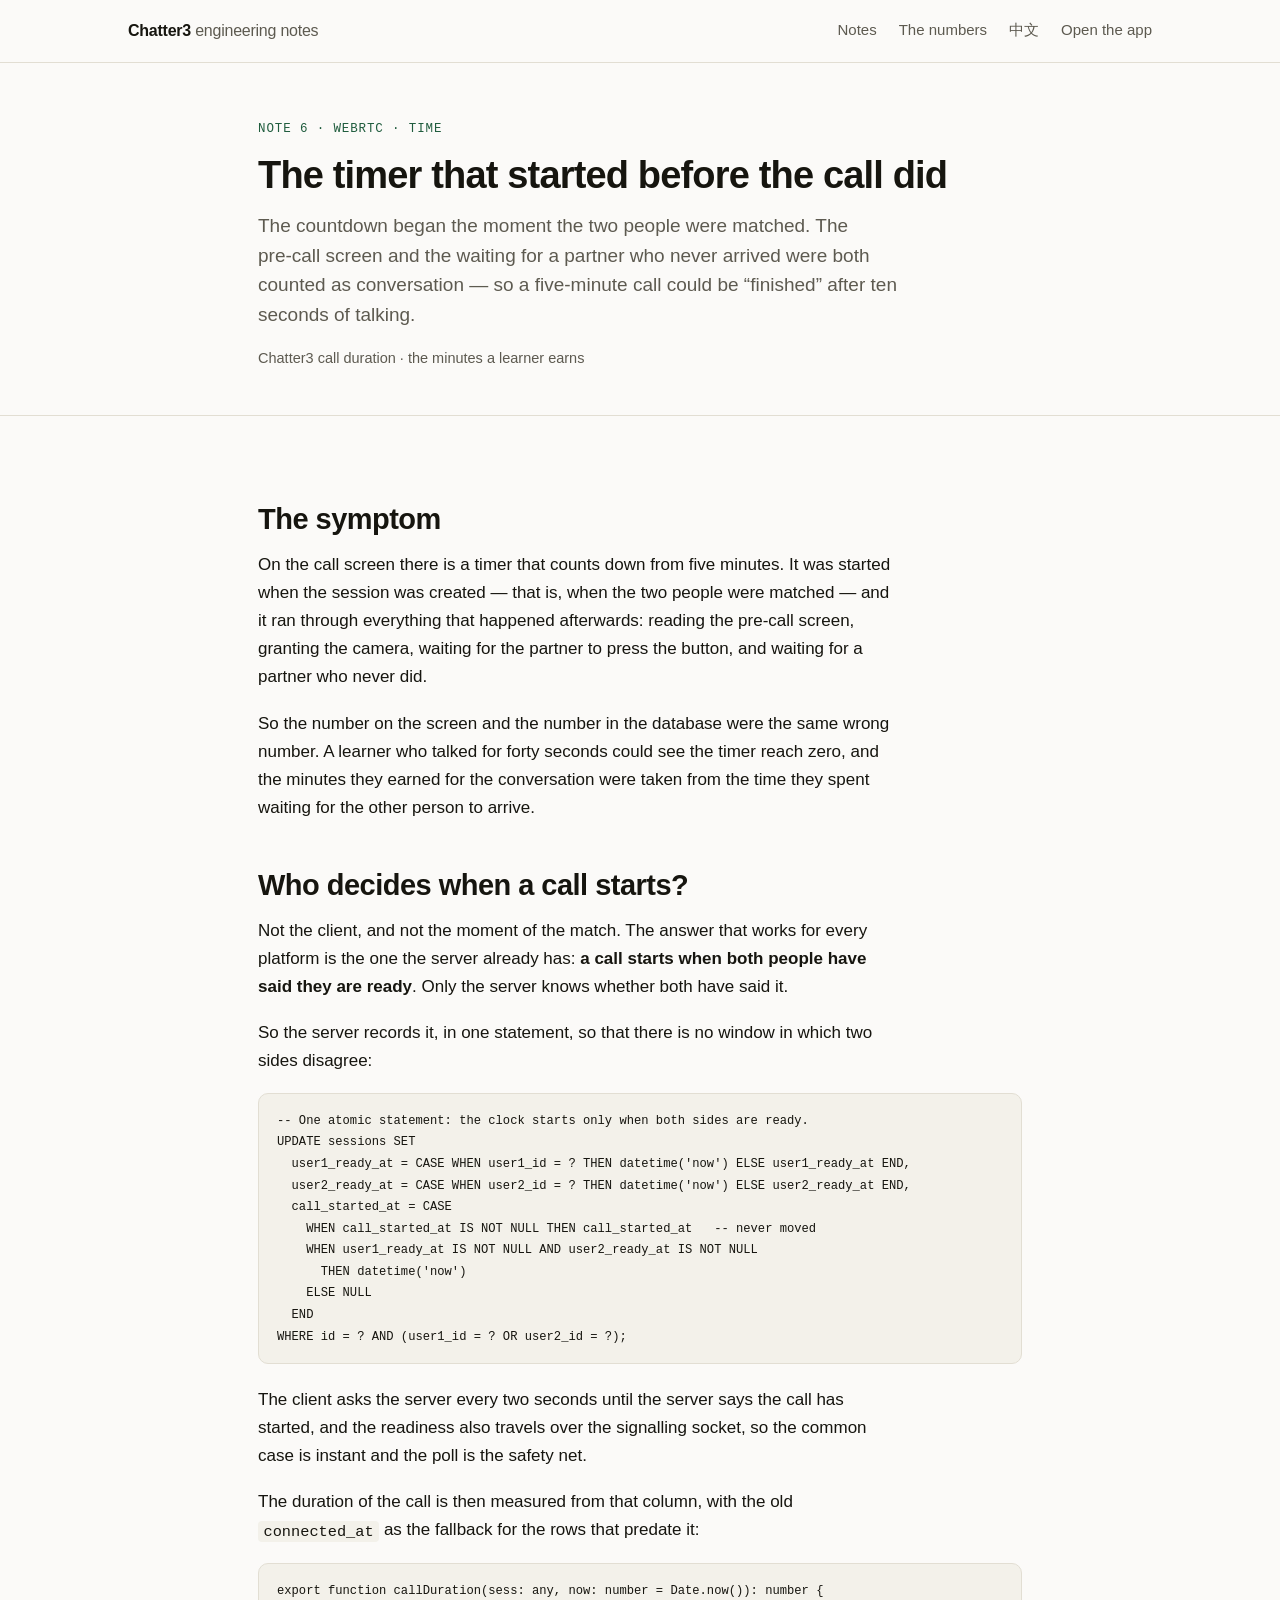
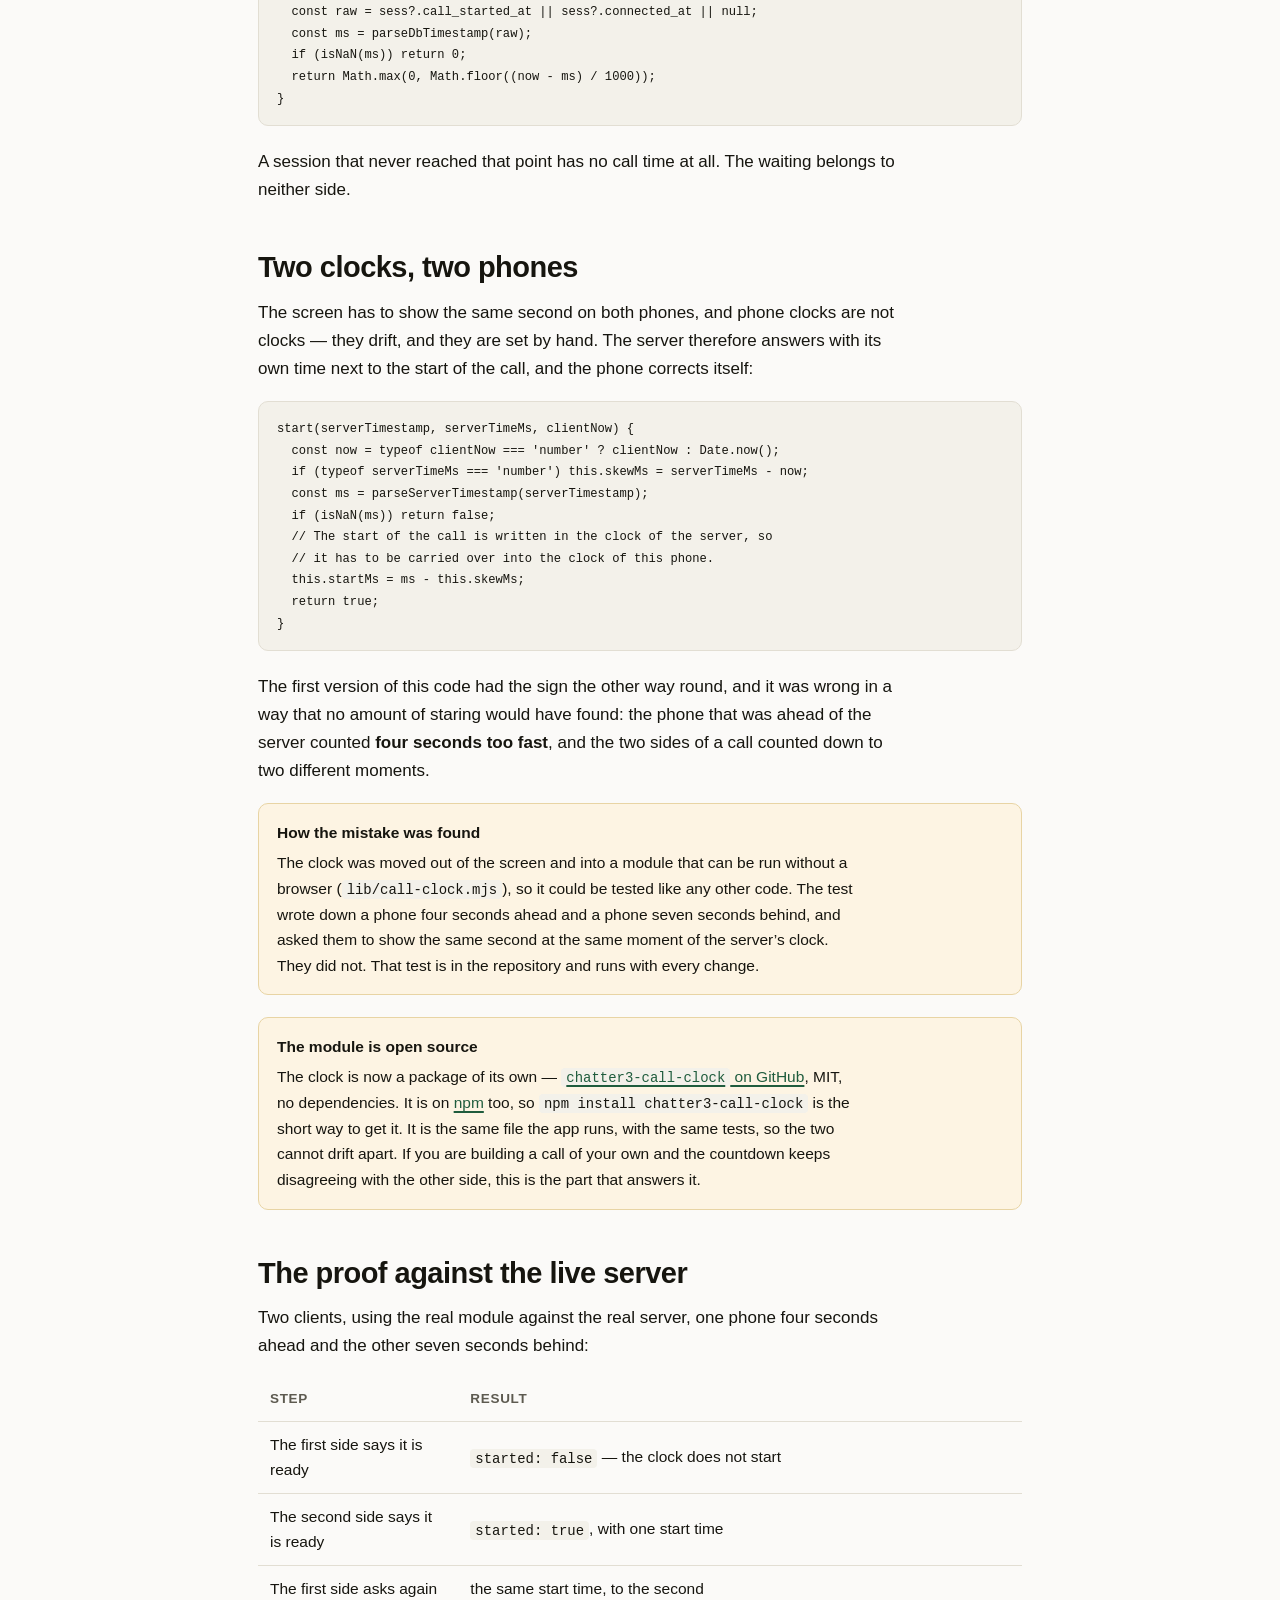
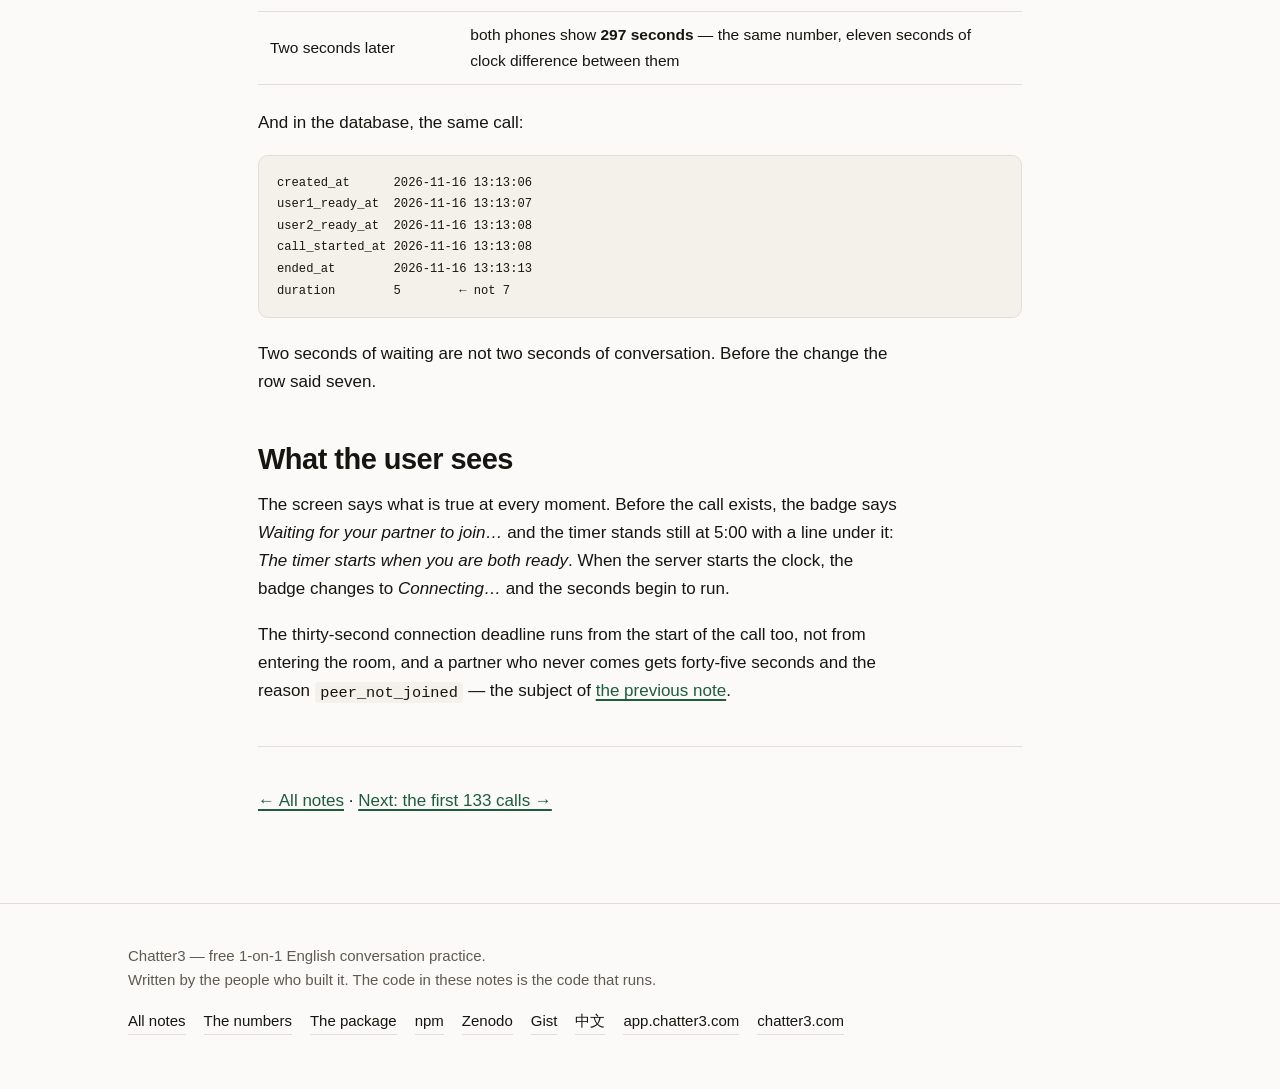
==== commit bce75b98: "feat(seo): the release is archived on Zenodo, and the notes point at it The 1.0.0 tarball of chatter" ====
--- a/call-clock/index.html
+++ b/call-clock/index.html
@@ -137,6 +137,7 @@
       <a href="/data/">The numbers</a>
       <a href="https://github.com/chatter3-lab/chatter3-call-clock">The package</a>
       <a href="https://www.npmjs.com/package/chatter3-call-clock">npm</a>
+      <a href="https://zenodo.org/records/24357991">Zenodo</a>
       <a href="https://gist.github.com/rkj-c3/0881f4837f5694165c9cd8d26cff5bd1">Gist</a>
       <a href="/zh/">中文</a>
       <a href="https://app.chatter3.com">app.chatter3.com</a>
